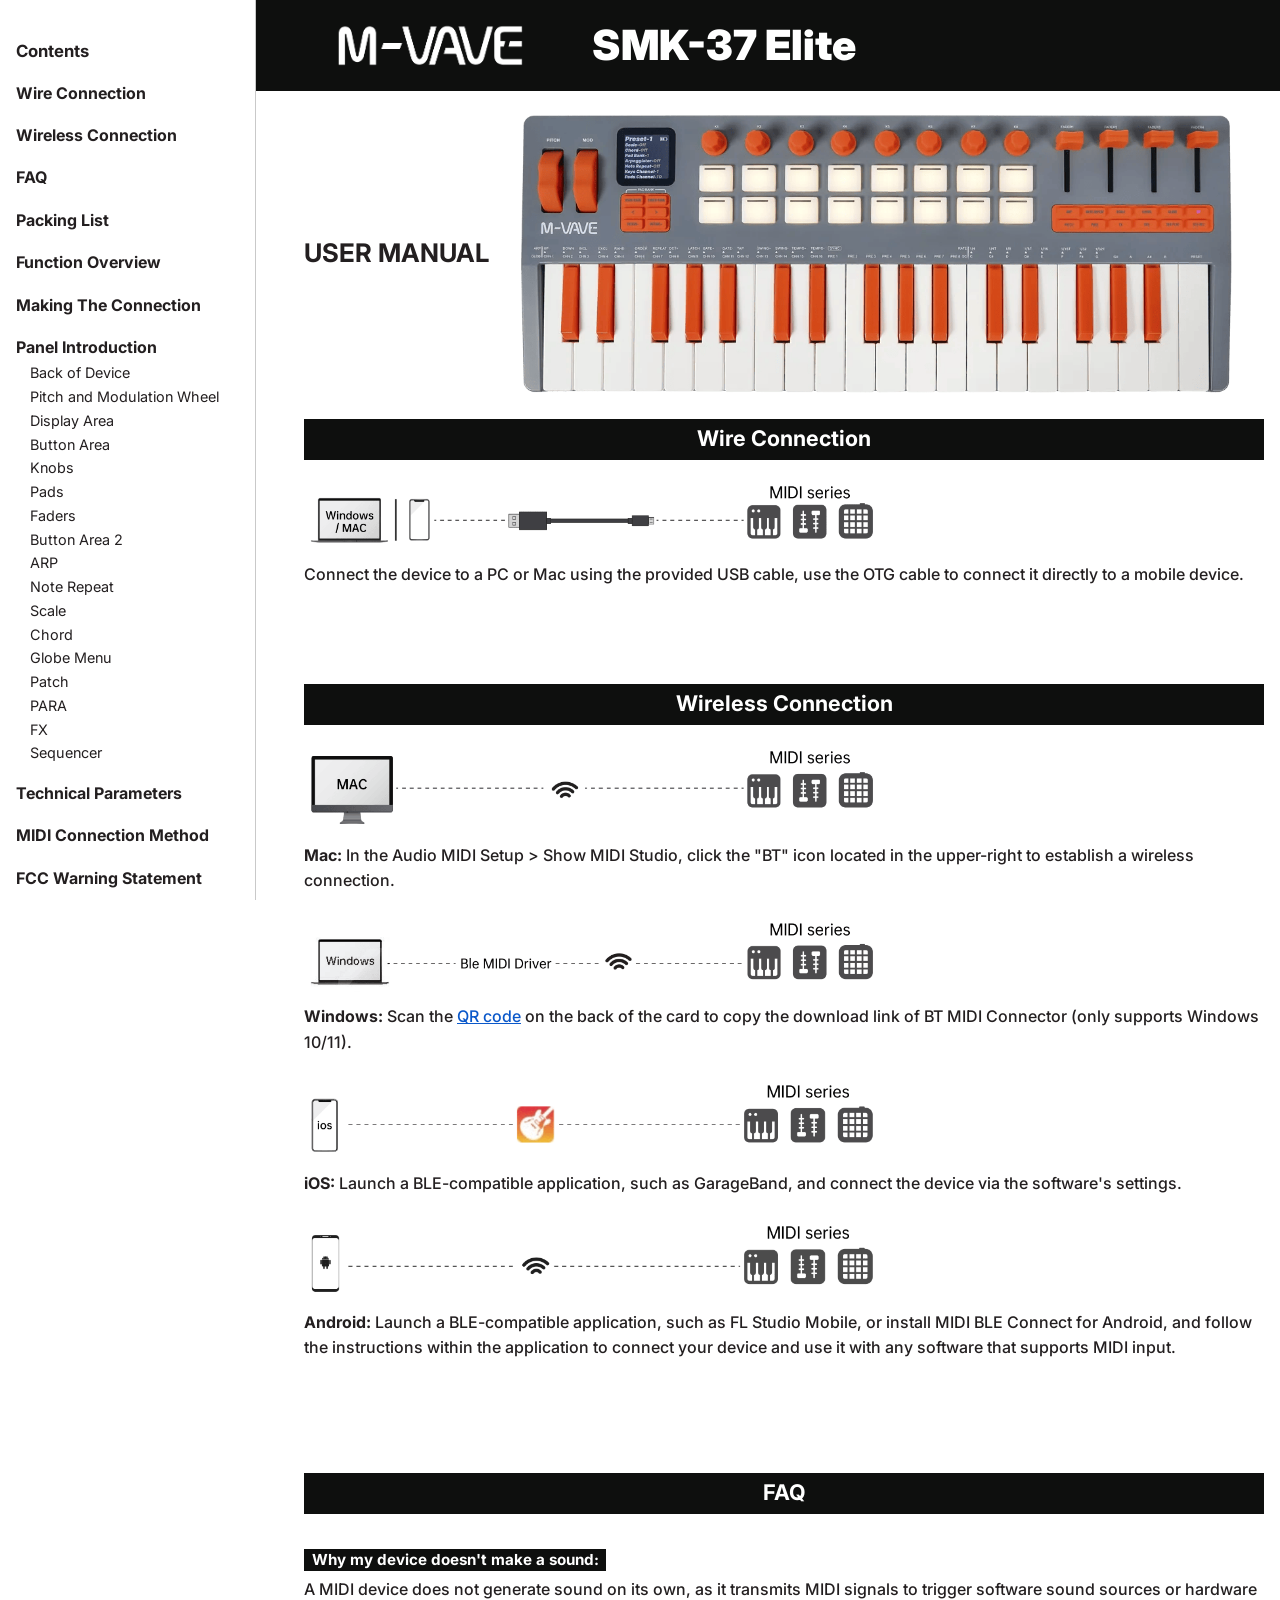
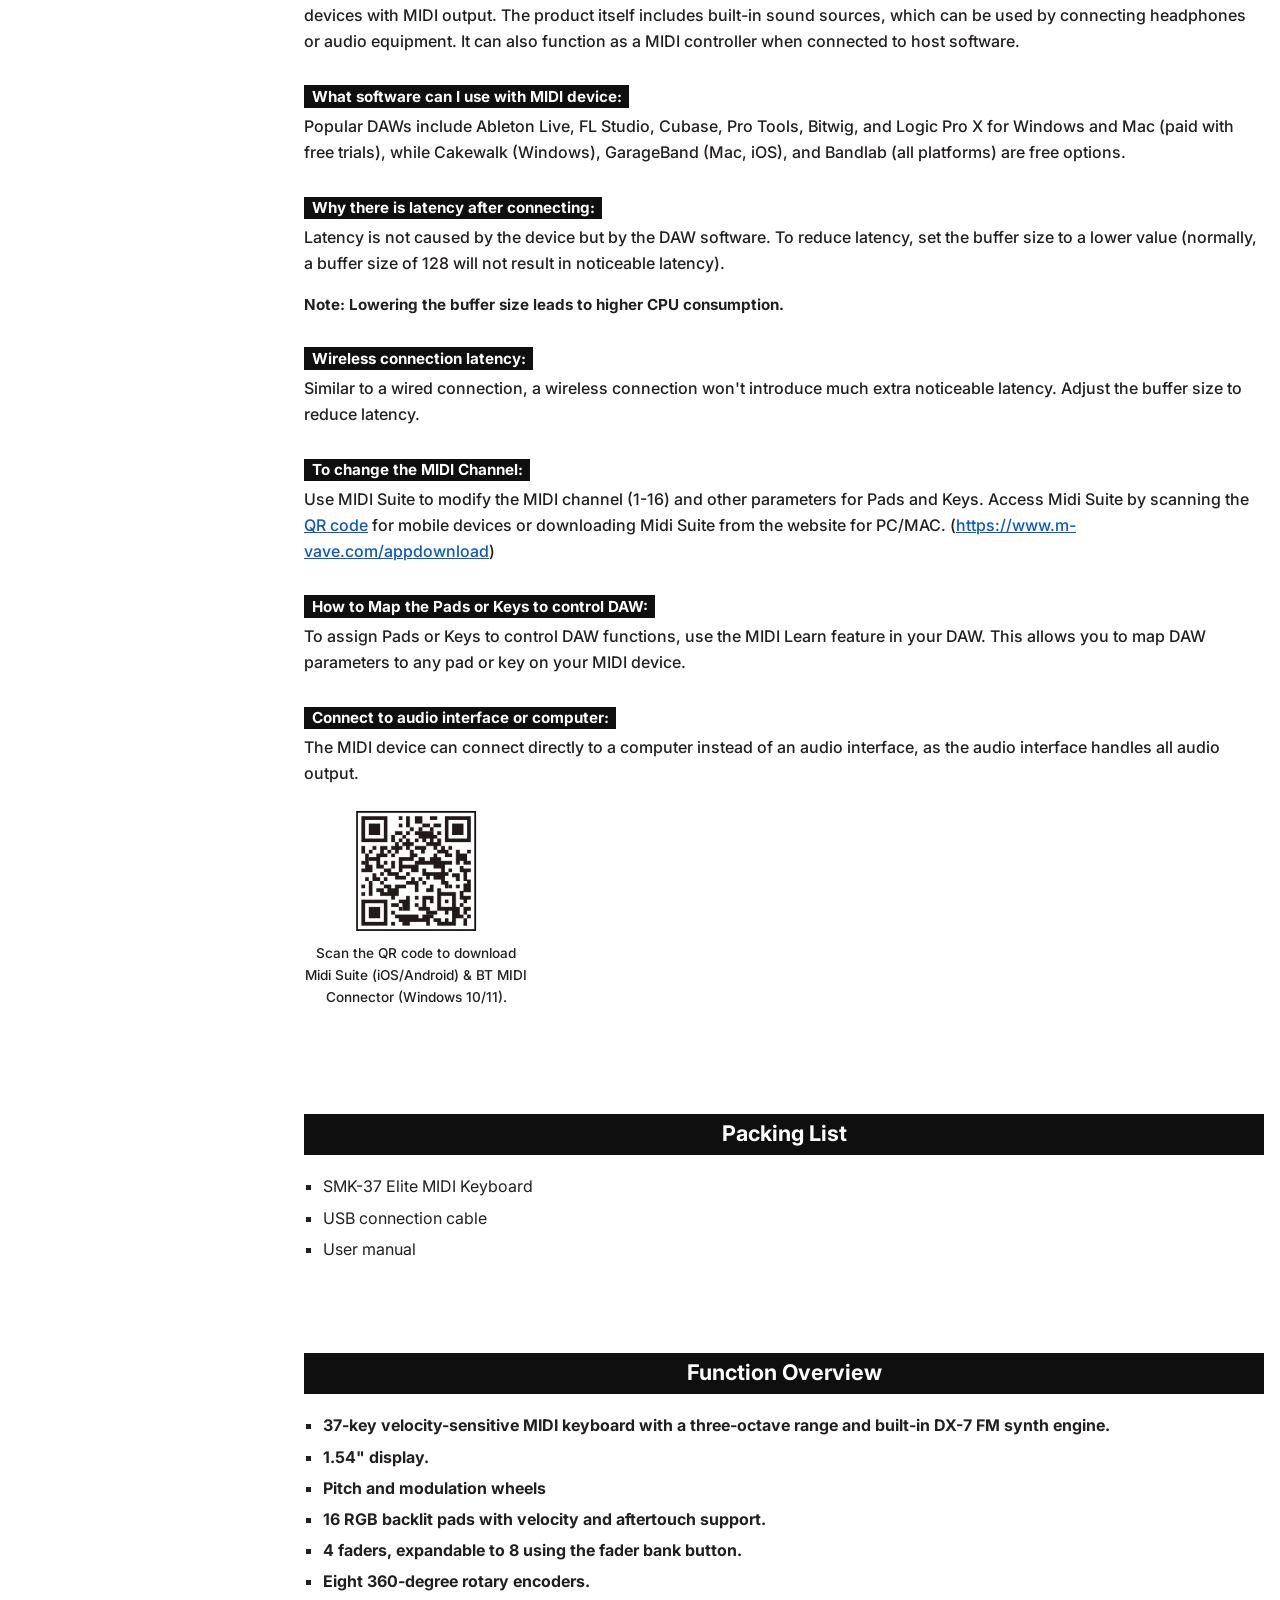
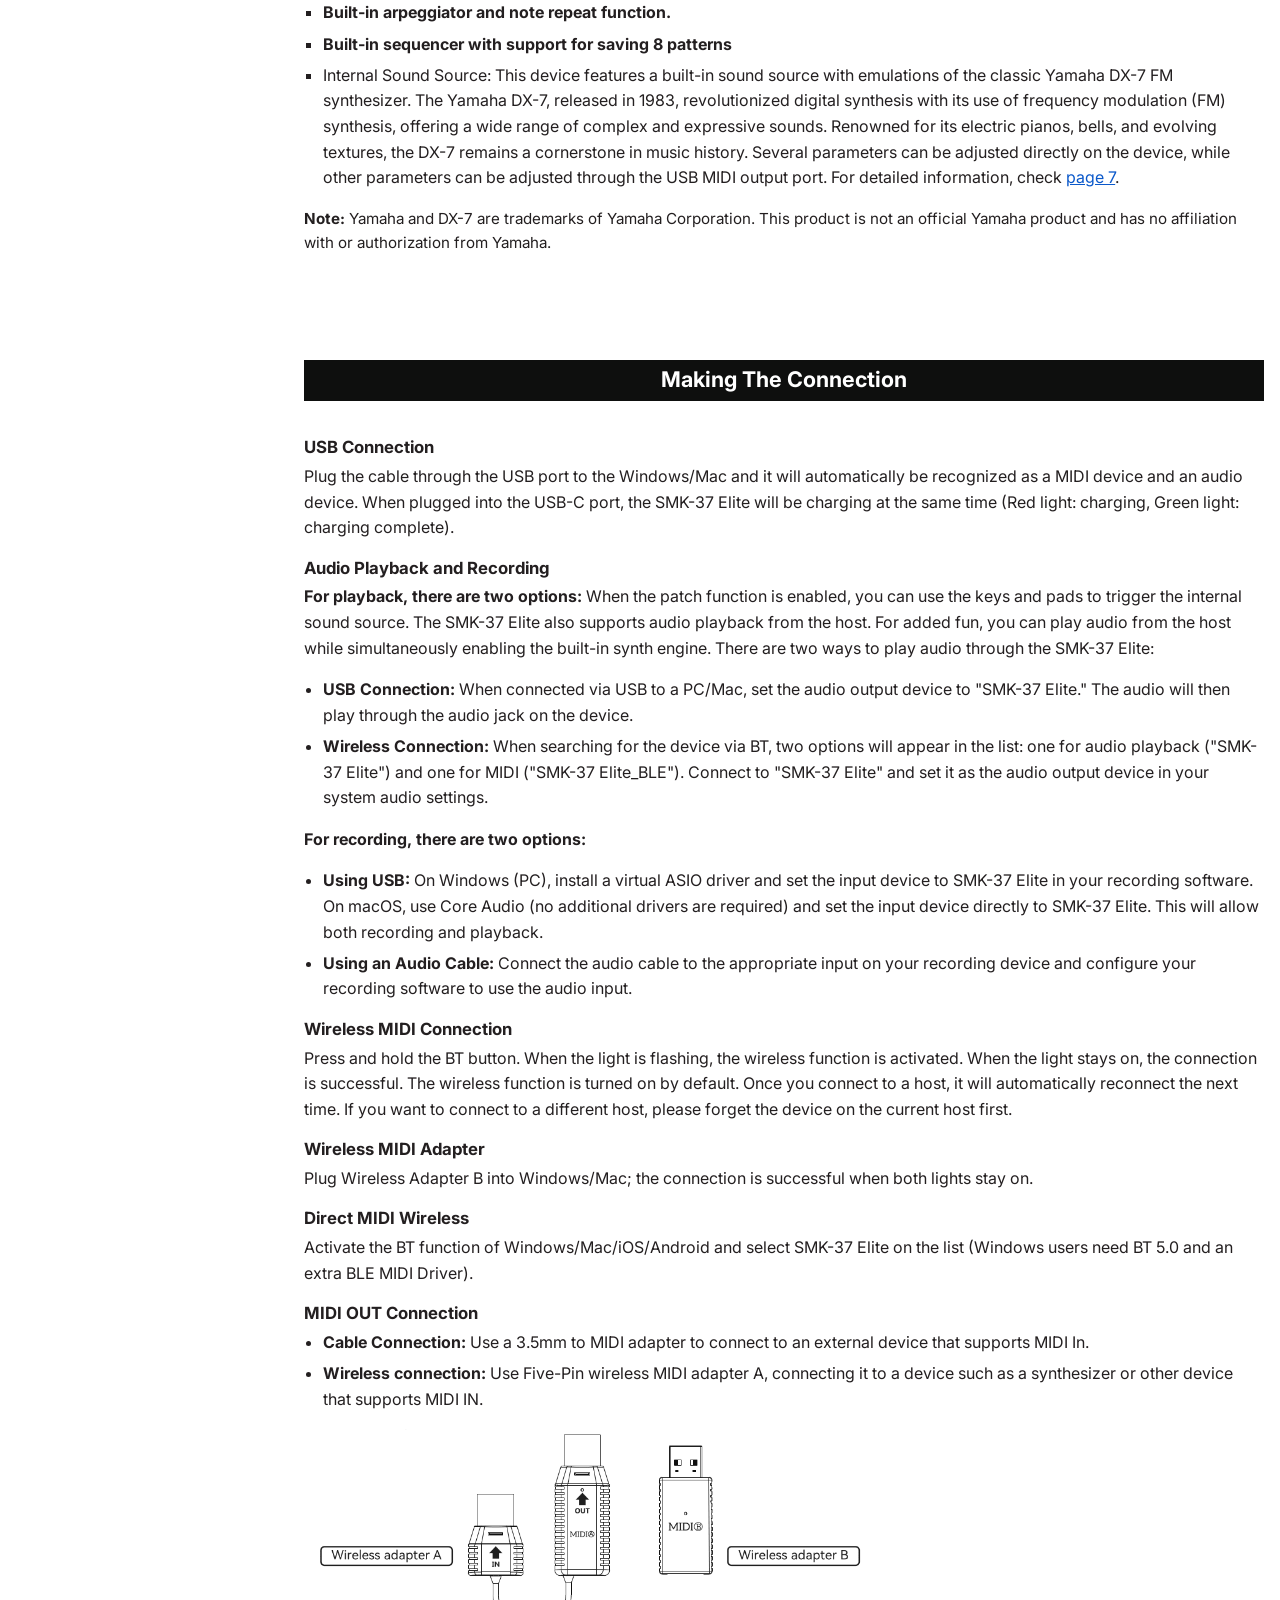
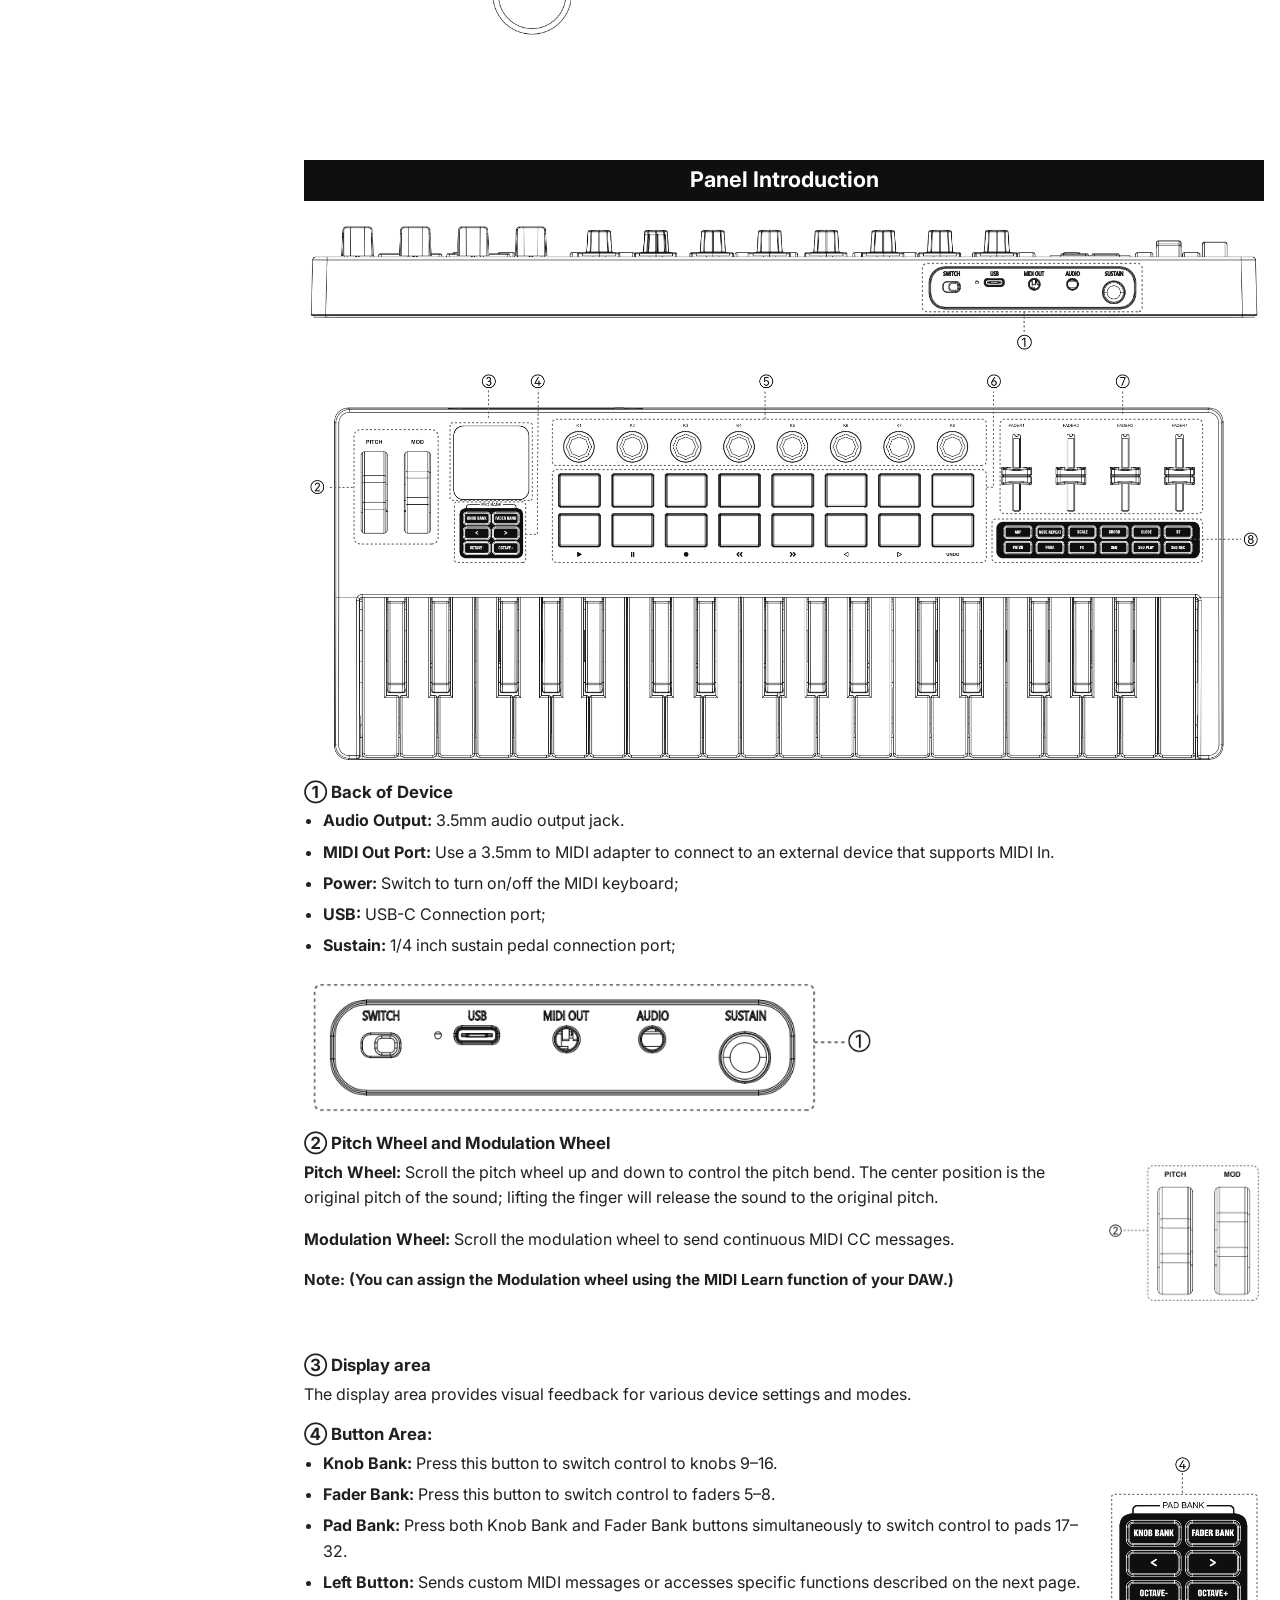
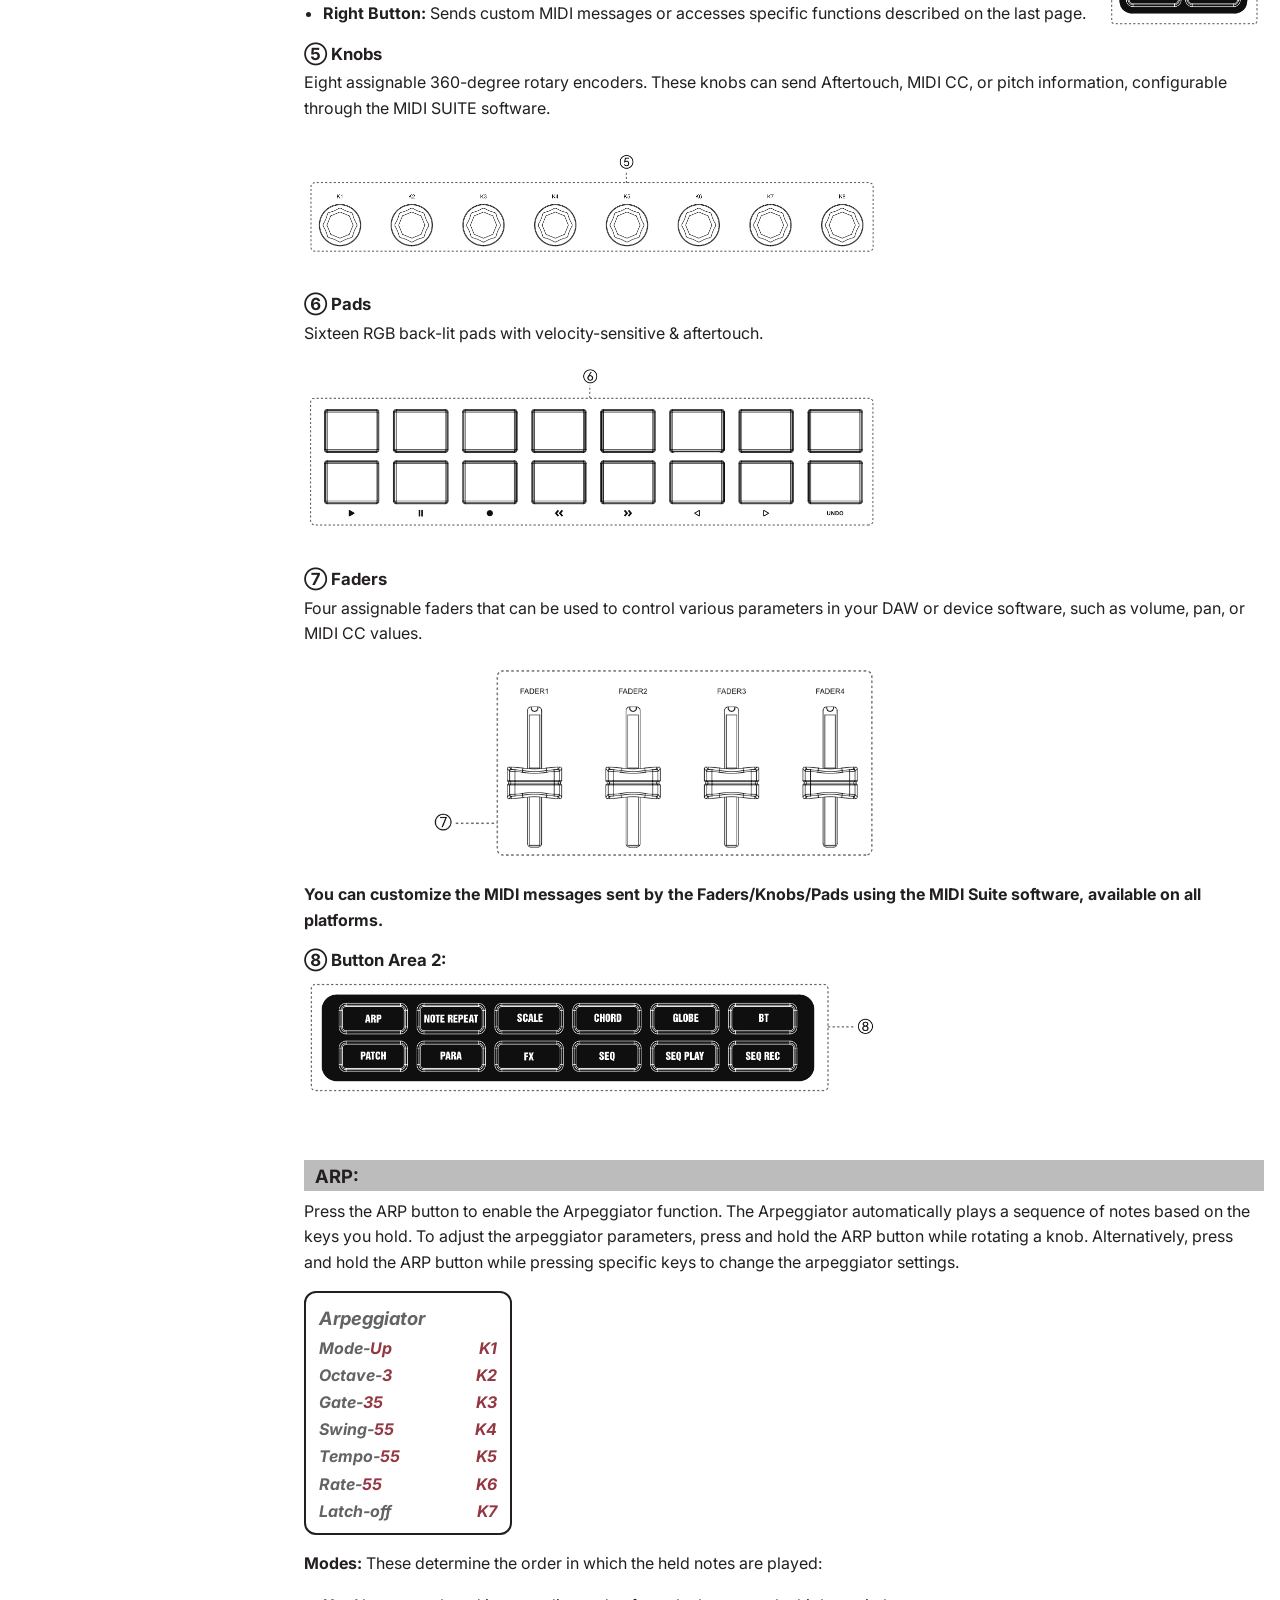
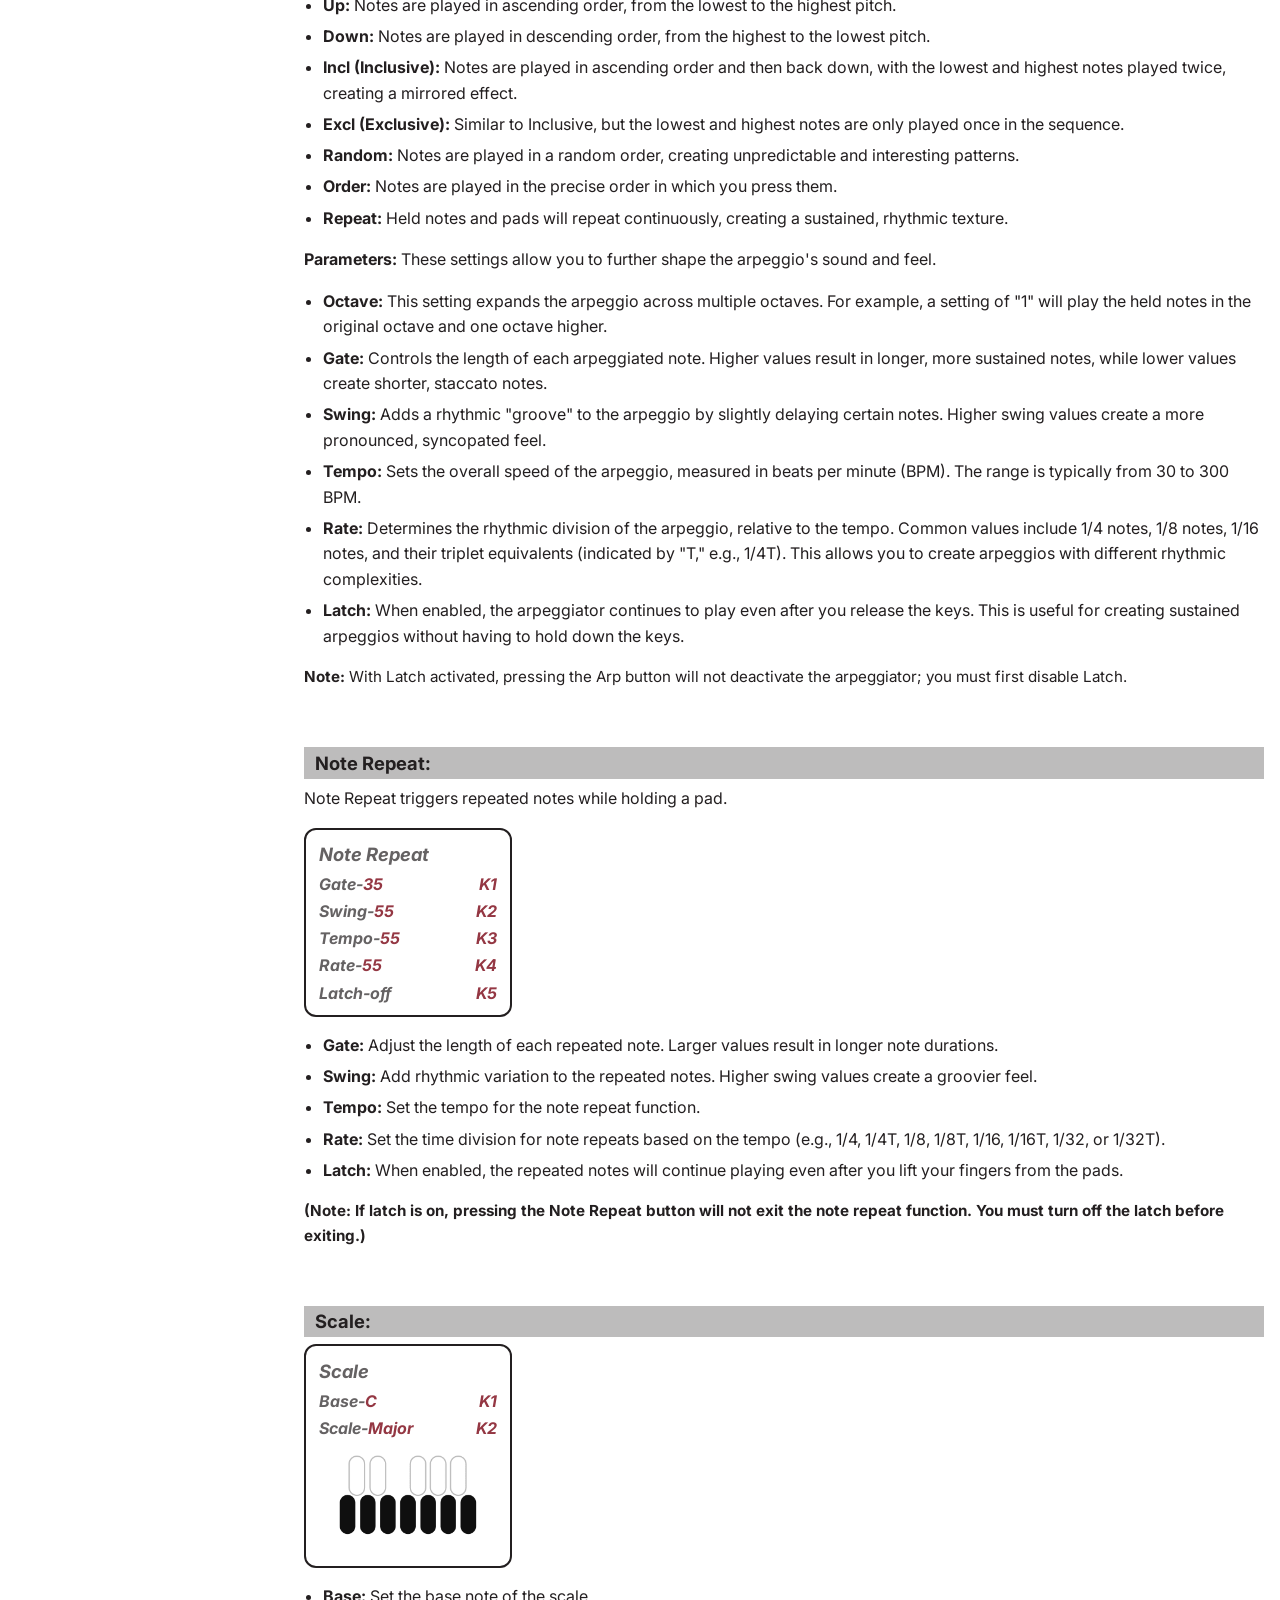
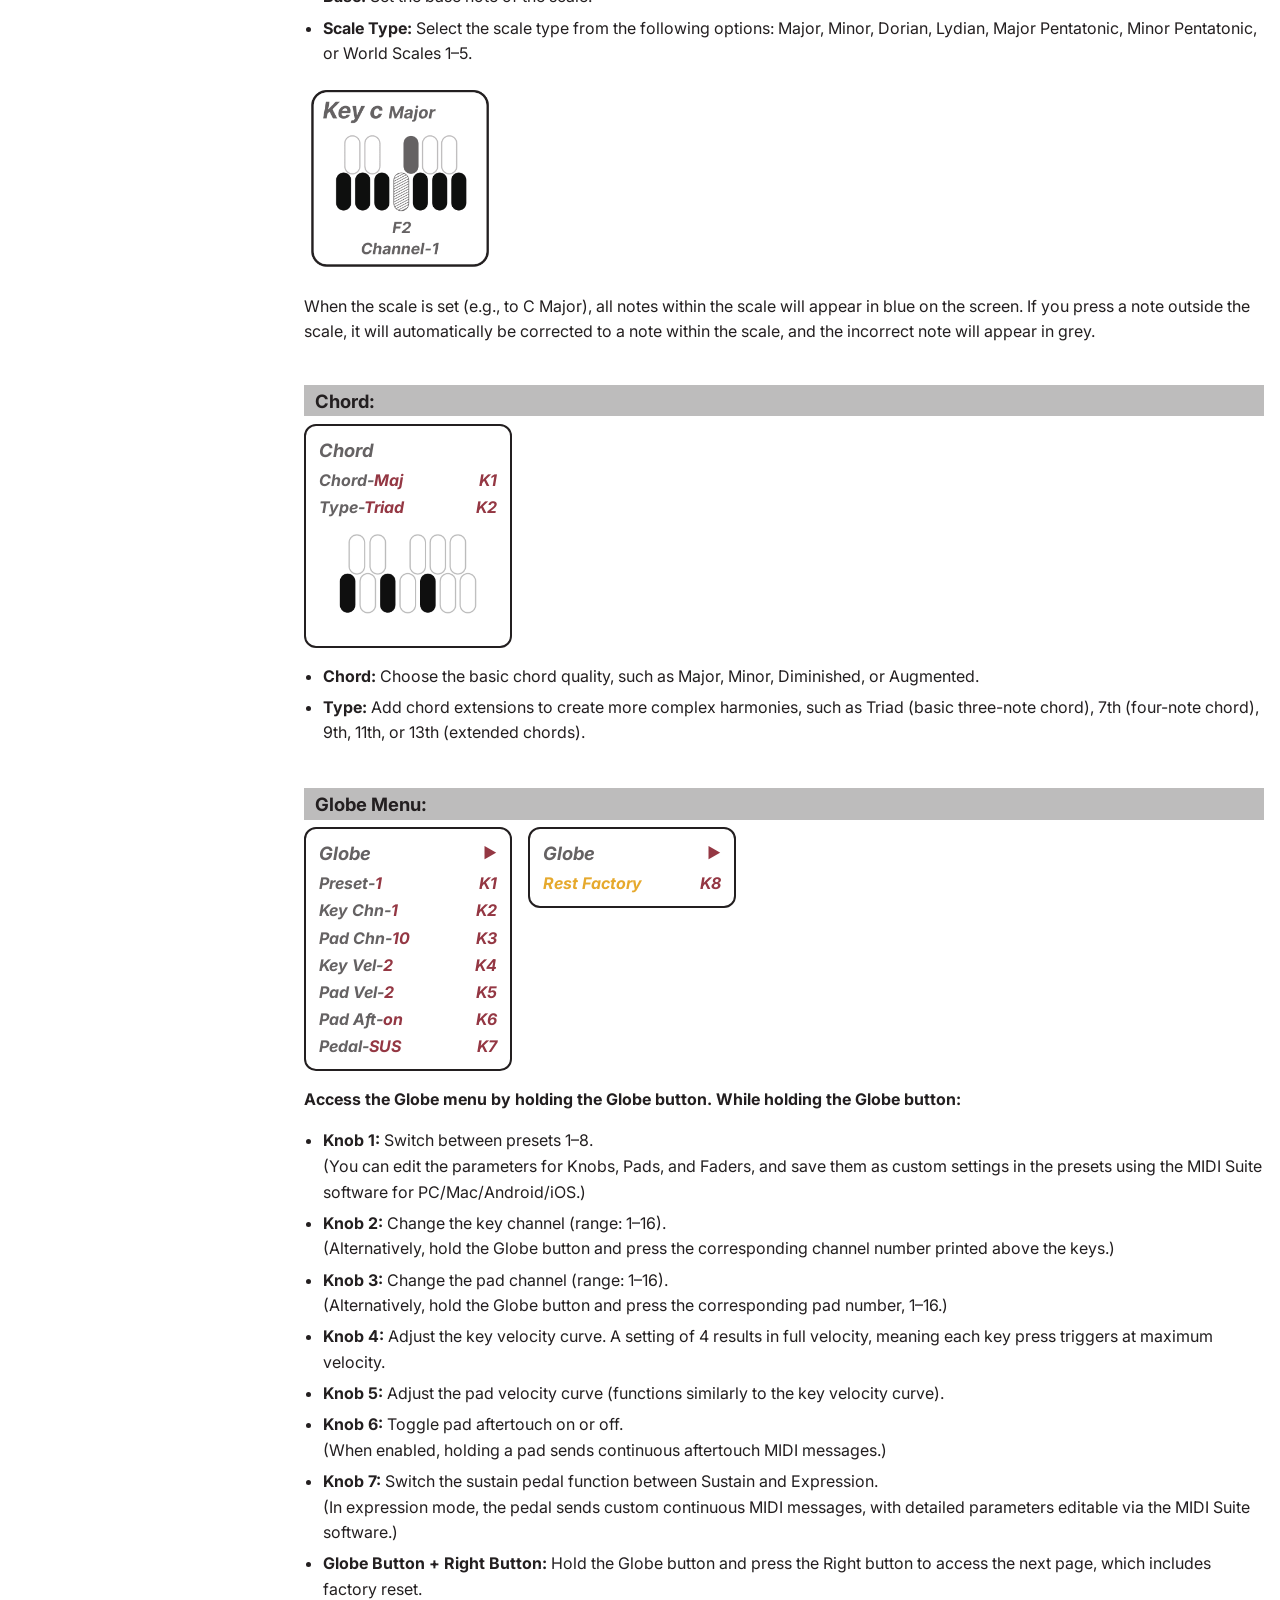
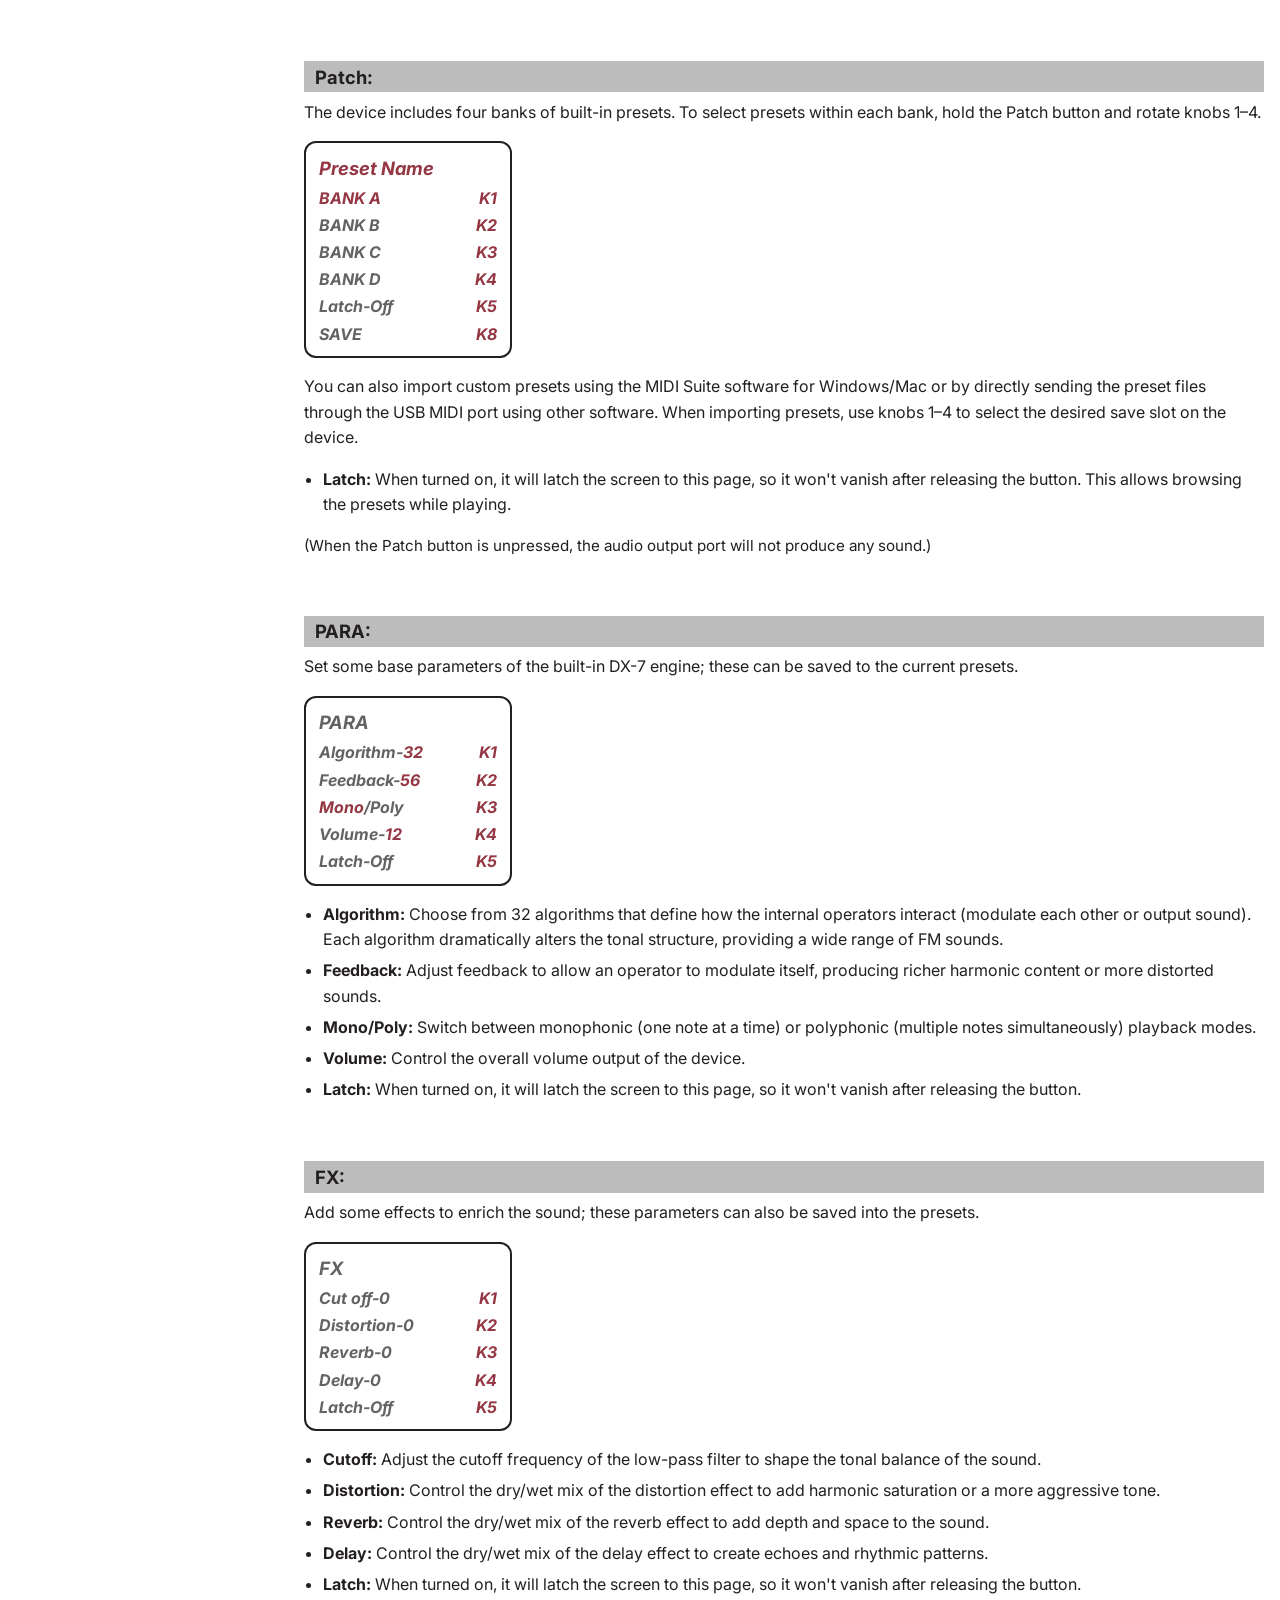
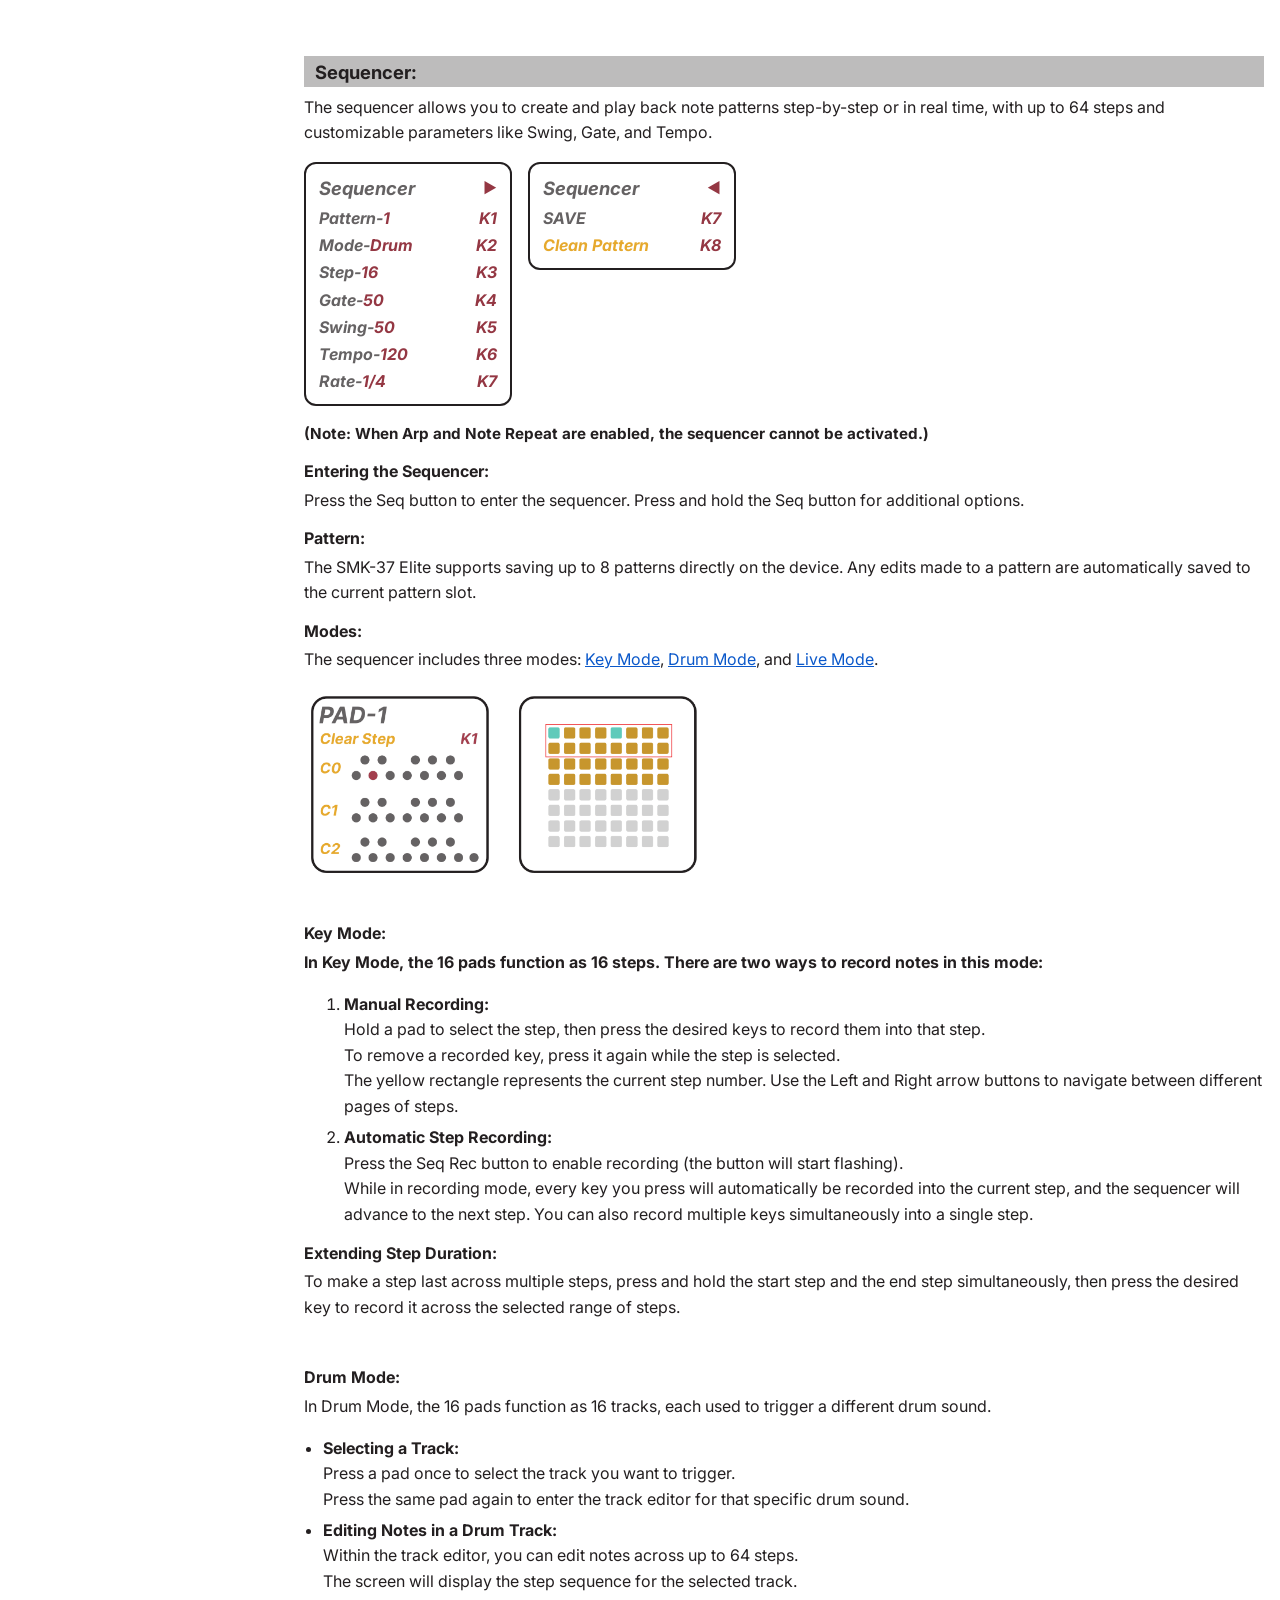
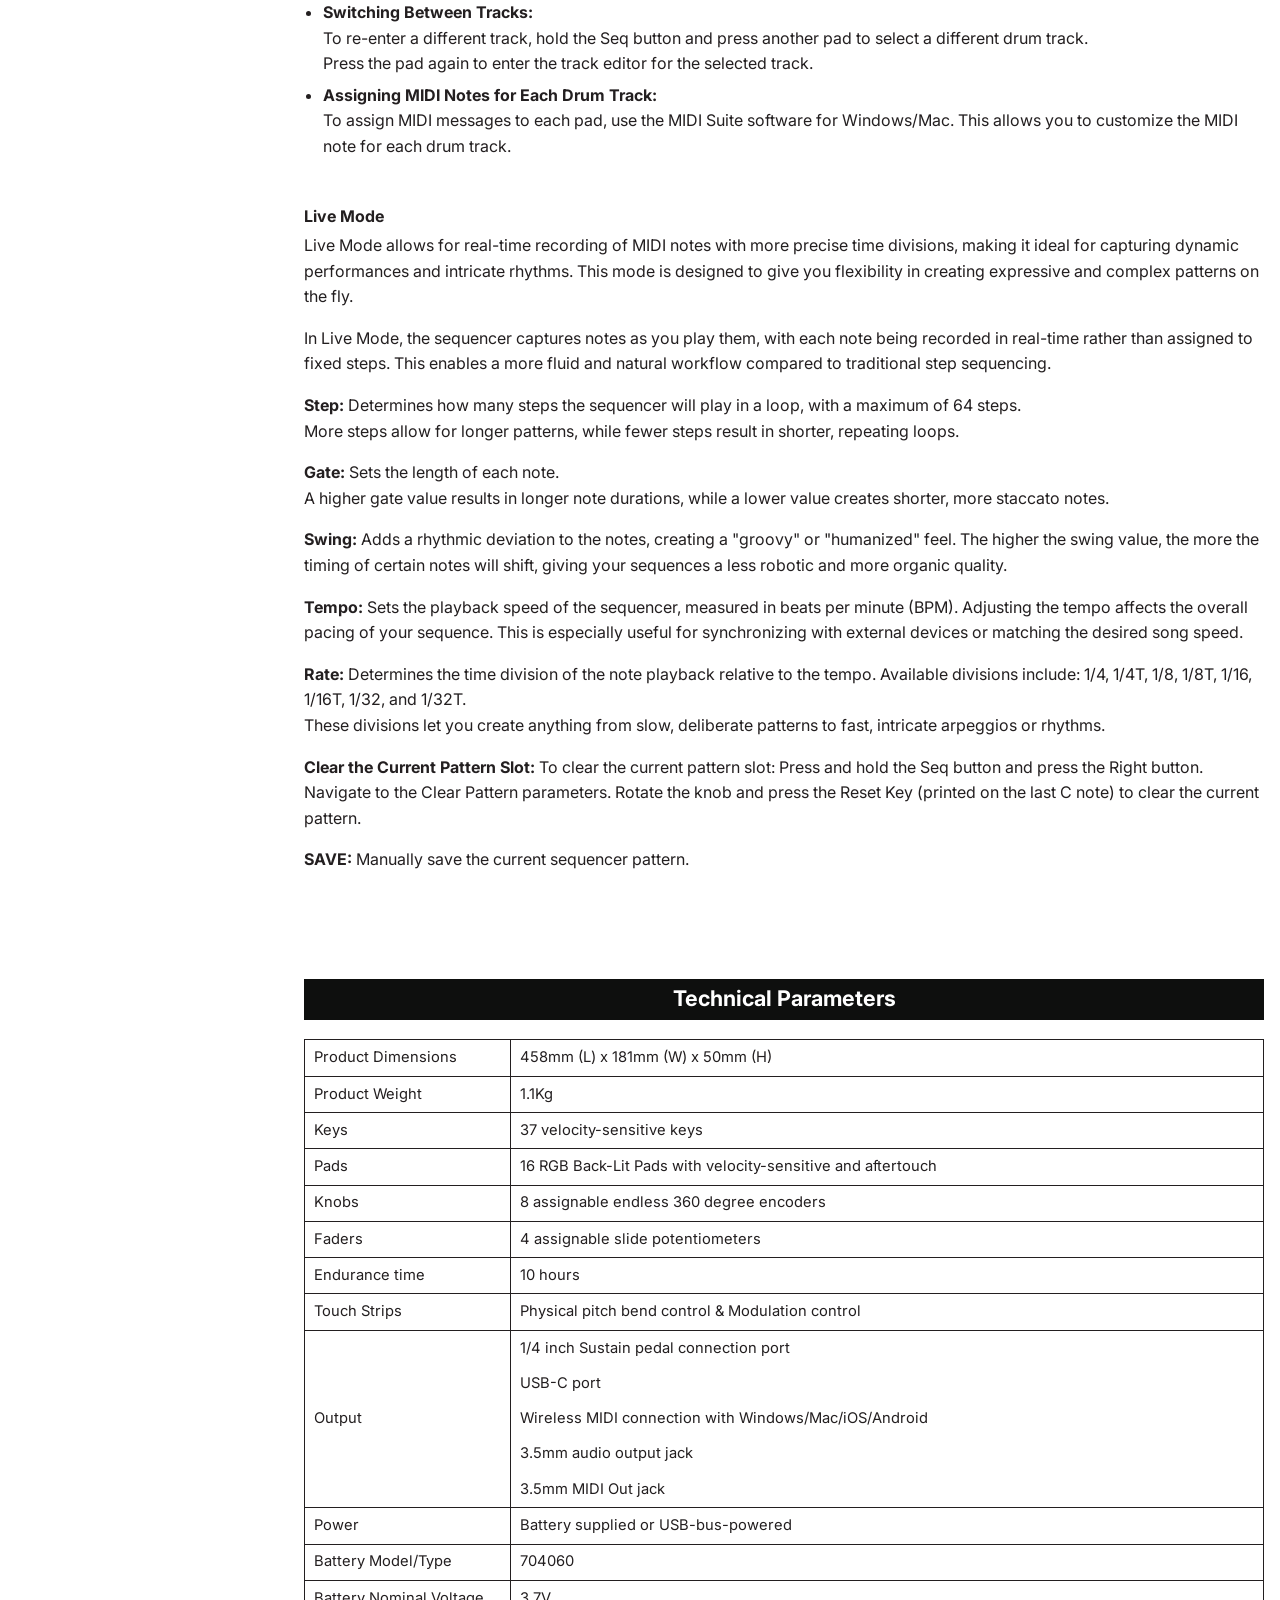
==== m-vave-smk-37-elite/index.html @ 478c8205 "add M-VAVE SMK-37 Elite; catalog.yaml; crop check catches edge rules and thin margins" ====
<!DOCTYPE html>
<html lang="en">
  <head>
    <meta charset="UTF-8" />
    <meta name="viewport" content="width=device-width, initial-scale=1.0" />
    <link rel="stylesheet" href="style.css" />
    <title>M-VAVE SMK-37 Elite User Manual</title>
  </head>
  <body>
    <nav id="side-nav">
      <header>
        <div class="nav-container">
          <h3>Contents</h3>
          <h4><a href="#wire-connection">Wire Connection</a></h4>
          <h4><a href="#wireless-connection">Wireless Connection</a></h4>
          <h4><a href="#faq">FAQ</a></h4>
          <h4><a href="#packing-list">Packing List</a></h4>
          <h4><a href="#function-overview">Function Overview</a></h4>
          <h4><a href="#making-the-connection">Making The Connection</a></h4>
          <h4><a href="#panel-introduction">Panel Introduction</a></h4>
          <h5><a href="#back-of-device">Back of Device</a></h5>
          <h5><a href="#pitch-and-modulation-wheel">Pitch and Modulation Wheel</a></h5>
          <h5><a href="#display-area">Display Area</a></h5>
          <h5><a href="#button-area">Button Area</a></h5>
          <h5><a href="#knobs">Knobs</a></h5>
          <h5><a href="#pads">Pads</a></h5>
          <h5><a href="#faders">Faders</a></h5>
          <h5><a href="#button-area-2">Button Area 2</a></h5>
          <h5><a href="#arp">ARP</a></h5>
          <h5><a href="#note-repeat">Note Repeat</a></h5>
          <h5><a href="#scale">Scale</a></h5>
          <h5><a href="#chord">Chord</a></h5>
          <h5><a href="#globe-menu">Globe Menu</a></h5>
          <h5><a href="#patch">Patch</a></h5>
          <h5><a href="#para">PARA</a></h5>
          <h5><a href="#fx">FX</a></h5>
          <h5><a href="#sequencer">Sequencer</a></h5>
          <h4><a href="#technical-parameters">Technical Parameters</a></h4>
          <h4><a href="#midi-connection-method">MIDI Connection Method</a></h4>
          <h4><a href="#fcc-warning-statement">FCC Warning Statement</a></h4>
        </div>
      </header>
    </nav>
    <main id="main-doc">
      <div id="masthead">
        <div class="band">
          <h1><img src="Images/wordmark.png" alt="M-VAVE" width="585" height="135" /> <span>SMK-37 Elite</span></h1>
        </div>
        <div class="cover">
          <p class="doc-title">User Manual</p>
          <img class="cover-photo" src="Images/smk-37-elite.png" alt="M-VAVE SMK-37 Elite: a grey 37-key MIDI keyboard with orange keys accents, pitch and mod wheels, a small display, eight knobs, sixteen pads, four faders and twelve function buttons" width="1083" height="423" />
        </div>
      </div>

      <section>
        <div class="flex-container">
          <div class="half-container flow card">
            <header><h2 id="wire-connection">Wire Connection</h2></header>
            <div class="topic no-columns">
              <figure class="conn-row">
                <img src="Images/wired.png" alt="Windows or Mac computer, or a phone, connected to the MIDI keyboard with a USB cable" width="972" height="119" loading="lazy" />
                <figcaption>Connect the device to a PC or Mac using the provided USB cable, use the OTG cable to connect it directly to a mobile device.</figcaption>
              </figure>
            </div>
          </div>
          <div id="toc-mobile" class="half-container">
            <h2>Contents</h2>
            <ul>
              <li><a href="#wire-connection">Wire Connection</a></li>
              <li><a href="#wireless-connection">Wireless Connection</a></li>
              <li><a href="#faq">FAQ</a></li>
              <li><a href="#packing-list">Packing List</a></li>
              <li><a href="#function-overview">Function Overview</a></li>
              <li><a href="#making-the-connection">Making The Connection</a></li>
              <li><a href="#panel-introduction">Panel Introduction</a></li>
              <li><a href="#technical-parameters">Technical Parameters</a></li>
              <li><a href="#midi-connection-method">MIDI Connection Method</a></li>
              <li><a href="#fcc-warning-statement">FCC Warning Statement</a></li>
            </ul>
          </div>
        </div>
      </section>

      <section>
        <div class="flex-container">
          <div class="half-container flow card">
            <header><h2 id="wireless-connection">Wireless Connection</h2></header>
            <div class="topic">
              <figure class="conn-row">
                <img src="Images/wireless-mac.png" alt="Mac computer connected wirelessly to the MIDI keyboard" width="972" height="146" loading="lazy" />
                <figcaption><strong>Mac:</strong> In the Audio MIDI Setup &gt; Show MIDI Studio, click the "BT" icon located in the upper-right to establish a wireless connection.</figcaption>
              </figure>
              <figure class="conn-row">
                <img src="Images/wireless-windows.png" alt="Windows computer connected wirelessly to the MIDI keyboard through the BLE MIDI driver" width="973" height="128" loading="lazy" />
                <figcaption><strong>Windows:</strong> Scan the <a href="#app-qr">QR code</a> on the back of the card to copy the download link of BT MIDI Connector (only supports Windows 10/11).</figcaption>
              </figure>
              <figure class="conn-row">
                <img src="Images/wireless-ios.png" alt="iPhone running GarageBand connected wirelessly to the MIDI keyboard" width="948" height="134" loading="lazy" />
                <figcaption><strong>iOS:</strong> Launch a BLE-compatible application, such as GarageBand, and connect the device via the software's settings.</figcaption>
              </figure>
              <figure class="conn-row">
                <img src="Images/wireless-android.png" alt="Android phone connected wirelessly to the MIDI keyboard" width="948" height="129" loading="lazy" />
                <figcaption><strong>Android:</strong> Launch a BLE-compatible application, such as FL Studio Mobile, or install MIDI BLE Connect for Android, and follow the instructions within the application to connect your device and use it with any software that supports MIDI input.</figcaption>
              </figure>
            </div>
          </div>
        </div>
      </section>

      <section>
        <div class="flex-container">
          <div class="half-container flow card">
            <header><h2 id="faq">FAQ</h2></header>
            <div class="topic faq">
              <div class="keep-together">
                <h3>Why my device doesn't make a sound:</h3>
                <p>A MIDI device does not generate sound on its own, as it transmits MIDI signals to trigger software sound sources or hardware devices with MIDI output. The product itself includes built-in sound sources, which can be used by connecting headphones or audio equipment. It can also function as a MIDI controller when connected to host software.</p>
              </div>
              <div class="keep-together">
                <h3>What software can I use with MIDI device:</h3>
                <p>Popular DAWs include Ableton Live, FL Studio, Cubase, Pro Tools, Bitwig, and Logic Pro X for Windows and Mac (paid with free trials), while Cakewalk (Windows), GarageBand (Mac, iOS), and Bandlab (all platforms) are free options.</p>
              </div>
              <div class="keep-together">
                <h3>Why there is latency after connecting:</h3>
                <p>Latency is not caused by the device but by the DAW software. To reduce latency, set the buffer size to a lower value (normally, a buffer size of 128 will not result in noticeable latency).</p>
                <p class="note bold"><strong>Note:</strong> Lowering the buffer size leads to higher CPU consumption.</p>
              </div>
              <div class="keep-together">
                <h3>Wireless connection latency:</h3>
                <p>Similar to a wired connection, a wireless connection won't introduce much extra noticeable latency. Adjust the buffer size to reduce latency.</p>
              </div>
              <div class="keep-together">
                <h3 id="change-midi-channel">To change the MIDI Channel:</h3>
                <p>Use MIDI Suite to modify the MIDI channel (1-16) and other parameters for Pads and Keys. Access Midi Suite by scanning the <a href="#app-qr">QR code</a> for mobile devices or downloading Midi Suite from the website for PC/MAC. (<a href="https://www.m-vave.com/appdownload">https://www.m-vave.com/appdownload</a>)</p>
              </div>
              <div class="keep-together">
                <h3>How to Map the Pads or Keys to control DAW:</h3>
                <p>To assign Pads or Keys to control DAW functions, use the MIDI Learn feature in your DAW. This allows you to map DAW parameters to any pad or key on your MIDI device.</p>
              </div>
              <div class="keep-together">
                <h3>Connect to audio interface or computer:</h3>
                <p>The MIDI device can connect directly to a computer instead of an audio interface, as the audio interface handles all audio output.</p>
              </div>
              <figure class="qr" id="app-qr">
                <img src="Images/qr-card.png" alt="QR code: download Midi Suite for iOS and Android, and BT MIDI Connector for Windows 10/11" width="201" height="201" loading="lazy" />
                <figcaption>Scan the QR code to download Midi Suite (iOS/Android) &amp; BT MIDI Connector (Windows 10/11).</figcaption>
              </figure>
            </div>
          </div>
        </div>
      </section>

      <section>
        <div class="flex-container">
          <div class="half-container flow no-columns">
            <header><h2 id="packing-list">Packing List</h2></header>
            <ul class="squares">
              <li>SMK-37 Elite MIDI Keyboard</li>
              <li>USB connection cable</li>
              <li>User manual</li>
            </ul>
          </div>
        </div>
      </section>

      <section>
        <div class="flex-container">
          <div class="half-container flow">
            <header><h2 id="function-overview">Function Overview</h2></header>
            <div class="topic">
              <ul class="squares features">
                <li>37-key velocity-sensitive MIDI keyboard with a three-octave range and built-in DX-7 FM synth engine.</li>
                <li>1.54" display.</li>
                <li>Pitch and modulation wheels</li>
                <li>16 RGB backlit pads with velocity and aftertouch support.</li>
                <li>4 faders, expandable to 8 using the fader bank button.</li>
                <li>Eight 360-degree rotary encoders.</li>
                <li>Built-in arpeggiator and note repeat function.</li>
                <li>Built-in sequencer with support for saving 8 patterns</li>
                <li><strong>Internal Sound Source:</strong> This device features a built-in sound source with emulations of the classic Yamaha DX-7 FM synthesizer. The Yamaha DX-7, released in 1983, revolutionized digital synthesis with its use of frequency modulation (FM) synthesis, offering a wide range of complex and expressive sounds. Renowned for its electric pianos, bells, and evolving textures, the DX-7 remains a cornerstone in music history. Several parameters can be adjusted directly on the device, while other parameters can be adjusted through the USB MIDI output port. For detailed information, check <a href="#para">page 7</a>.</li>
              </ul>
              <p class="note"><strong>Note:</strong> Yamaha and DX-7 are trademarks of Yamaha Corporation. This product is not an official Yamaha product and has no affiliation with or authorization from Yamaha.</p>
            </div>
          </div>
        </div>
      </section>

      <section>
        <div class="flex-container">
          <div class="half-container flow">
            <header><h2 id="making-the-connection">Making The Connection</h2></header>
            <div class="topic">
              <div class="keep-together">
                <h3 id="usb-connection">USB Connection</h3>
                <p>Plug the cable through the USB port to the Windows/Mac and it will automatically be recognized as a MIDI device and an audio device. When plugged into the USB-C port, the SMK-37 Elite will be charging at the same time (Red light: charging, Green light: charging complete).</p>
              </div>
              <div class="keep-together">
                <h3 id="audio-playback-and-recording">Audio Playback and Recording</h3>
                <p><strong>For playback, there are two options:</strong> When the patch function is enabled, you can use the keys and pads to trigger the internal sound source. The SMK-37 Elite also supports audio playback from the host. For added fun, you can play audio from the host while simultaneously enabling the built-in synth engine. There are two ways to play audio through the SMK-37 Elite:</p>
              </div>
              <ul class="dots">
                <li><strong>USB Connection:</strong> When connected via USB to a PC/Mac, set the audio output device to "SMK-37 Elite." The audio will then play through the audio jack on the device.</li>
                <li><strong>Wireless Connection:</strong> When searching for the device via BT, two options will appear in the list: one for audio playback ("SMK-37 Elite") and one for MIDI ("SMK-37 Elite_BLE"). Connect to "SMK-37 Elite" and set it as the audio output device in your system audio settings.</li>
              </ul>
              <p><strong>For recording, there are two options:</strong></p>
              <ul class="dots">
                <li><strong>Using USB:</strong> On Windows (PC), install a virtual ASIO driver and set the input device to SMK-37 Elite in your recording software.<br />On macOS, use Core Audio (no additional drivers are required) and set the input device directly to SMK-37 Elite. This will allow both recording and playback.</li>
                <li><strong>Using an Audio Cable:</strong> Connect the audio cable to the appropriate input on your recording device and configure your recording software to use the audio input.</li>
              </ul>
              <div class="keep-together">
                <h3 id="wireless-midi-connection">Wireless MIDI Connection</h3>
                <p>Press and hold the BT button. When the light is flashing, the wireless function is activated. When the light stays on, the connection is successful. The wireless function is turned on by default. Once you connect to a host, it will automatically reconnect the next time. If you want to connect to a different host, please forget the device on the current host first.</p>
              </div>
              <div class="keep-together">
                <h3 id="wireless-midi-adapter">Wireless MIDI Adapter</h3>
                <p>Plug Wireless Adapter B into Windows/Mac; the connection is successful when both lights stay on.</p>
              </div>
              <div class="keep-together">
                <h3 id="direct-midi-wireless">Direct MIDI Wireless</h3>
                <p>Activate the BT function of Windows/Mac/iOS/Android and select SMK-37 Elite on the list (Windows users need BT 5.0 and an extra BLE MIDI Driver).</p>
              </div>
              <div class="keep-together">
                <h3 id="midi-out-connection">MIDI OUT Connection</h3>
                <ul class="dots">
                  <li><strong>Cable Connection:</strong> Use a 3.5mm to MIDI adapter to connect to an external device that supports MIDI In.</li>
                  <li><strong>Wireless connection:</strong> Use Five-Pin wireless MIDI adapter A, connecting it to a device such as a synthesizer or other device that supports MIDI IN.</li>
                </ul>
              </div>
              <figure>
                <img src="Images/wireless-adapters.png" alt="Wireless adapter A: a five-pin MIDI plug with IN and OUT connectors; Wireless adapter B: a USB dongle" width="940" height="368" loading="lazy" />
              </figure>
            </div>
          </div>
        </div>
      </section>

      <section>
        <div class="flex-container">
          <div class="half-container flow">
            <header><h2 id="panel-introduction">Panel Introduction</h2></header>
            <figure class="panel-figure">
              <img src="Images/panel-rear.png" alt="Rear edge of the keyboard; callout 1 marks the jack panel" width="1783" height="252" loading="lazy" />
              <img src="Images/panel-top.png" alt="Top panel with callouts: 2 pitch and mod wheels, 3 display, 4 bank and octave buttons, 5 knobs K1 to K8, 6 sixteen pads, 7 faders 1 to 4, 8 the twelve function buttons" width="1898" height="786" loading="lazy" />
            </figure>
            <div class="topic-group level-3">
              <div class="topic">
              <div class="keep-together">
                <h3 id="back-of-device"><span class="num">①</span> Back of Device</h3>
              <ul class="dots">
                <li><strong>Audio Output:</strong> 3.5mm audio output jack.</li>
                <li><strong>MIDI Out Port:</strong> Use a 3.5mm to MIDI adapter to connect to an external device that supports MIDI In.</li>
                <li><strong>Power:</strong> Switch to turn on/off the MIDI keyboard;</li>
                <li><strong>USB:</strong> USB-C Connection port;</li>
                <li><strong>Sustain:</strong> 1/4 inch sustain pedal connection port;</li>
              </ul>
              </div>
              <img src="Images/rear-jacks.png" alt="Rear jacks, left to right: SWITCH, USB, MIDI OUT, AUDIO, SUSTAIN" width="714" height="181" loading="lazy" />
              </div>
              <div class="topic">
              <div class="keep-together">
                <h3 id="pitch-and-modulation-wheel"><span class="num">②</span> Pitch Wheel and Modulation Wheel</h3>
                <img class="side-fig" src="Images/wheels.png" alt="PITCH and MOD wheels, callout 2" width="359" height="328" loading="lazy" />
                <p><strong>Pitch Wheel:</strong> Scroll the pitch wheel up and down to control the pitch bend. The center position is the original pitch of the sound; lifting the finger will release the sound to the original pitch.</p>
                <p><strong>Modulation Wheel:</strong> Scroll the modulation wheel to send continuous MIDI CC messages.</p>
                <p class="note bold"><strong>Note:</strong> (You can assign the Modulation wheel using the MIDI Learn function of your DAW.)</p>
              </div>
              </div>
            </div>
            <div class="topic level-3">
              <div class="keep-together">
                <h3 id="display-area"><span class="num">③</span> Display area</h3>
                <p>The display area provides visual feedback for various device settings and modes.</p>
              </div>
              <div class="keep-together">
                <h3 id="button-area"><span class="num">④</span> Button Area:</h3>
                <img class="side-fig" src="Images/button-area.png" alt="Button area 4: KNOB BANK and FADER BANK (pressed together they act as PAD BANK), the left and right arrow buttons, OCTAVE- and OCTAVE+" width="303" height="341" loading="lazy" />
                <ul class="dots">
                  <li><strong>Knob Bank:</strong> Press this button to switch control to knobs 9–16.</li>
                  <li><strong>Fader Bank:</strong> Press this button to switch control to faders 5–8.</li>
                  <li><strong>Pad Bank:</strong> Press both Knob Bank and Fader Bank buttons simultaneously to switch control to pads 17–32.</li>
                  <li><strong>Left Button:</strong> Sends custom MIDI messages or accesses specific functions described on the next page.</li>
                  <li><strong>Right Button:</strong> Sends custom MIDI messages or accesses specific functions described on the last page.</li>
                </ul>
              </div>
              <div class="keep-together">
                <h3 id="knobs"><span class="num">⑤</span> Knobs</h3>
                <p>Eight assignable 360-degree rotary encoders. These knobs can send Aftertouch, MIDI CC, or pitch information, configurable through the MIDI SUITE software.</p>
                <img src="Images/knobs.png" alt="Knobs K1 to K8, callout 5" width="1144" height="239" loading="lazy" />
              </div>
              <div class="keep-together">
                <h3 id="pads"><span class="num">⑥</span> Pads</h3>
                <p>Sixteen RGB back-lit pads with velocity-sensitive &amp; aftertouch.</p>
                <img src="Images/pads.png" alt="Sixteen pads in two rows of eight, callout 6; under the bottom row are printed play, pause, record, rewind, fast-forward, back, forward and UNDO symbols" width="1124" height="331" loading="lazy" />
              </div>
              <div class="keep-together">
                <h3 id="faders"><span class="num">⑦</span> Faders</h3>
                <p>Four assignable faders that can be used to control various parameters in your DAW or device software, such as volume, pan, or MIDI CC values.</p>
                <img src="Images/faders.png" alt="FADER1 to FADER4, callout 7" width="940" height="326" loading="lazy" />
              </div>
              <p class="lead"><strong>You can customize the MIDI messages sent by the Faders/Knobs/Pads using the MIDI Suite software, available on all platforms.</strong></p>
              <div class="keep-together">
                <h3 id="button-area-2"><span class="num">⑧</span> Button Area 2:</h3>
                <img src="Images/button-area-2.png" alt="Button area 8, top row: ARP, NOTE REPEAT, SCALE, CHORD, GLOBE, BT; bottom row: PATCH, PARA, FX, SEQ, SEQ PLAY, SEQ REC" width="1043" height="219" loading="lazy" />
              </div>
            </div>

            <div class="topic level-3">
              <div class="keep-together">
                <h3 id="arp" class="band">ARP:</h3>
                <p>Press the ARP button to enable the Arpeggiator function. The Arpeggiator automatically plays a sequence of notes based on the keys you hold. To adjust the arpeggiator parameters, press and hold the ARP button while rotating a knob. Alternatively, press and hold the ARP button while pressing specific keys to change the arpeggiator settings.</p>
              </div>
              <table class="screen">
                <caption>Arpeggiator</caption>
                <tbody>
                  <tr><td>Mode-<b>Up</b></td><td>K1</td></tr>
                  <tr><td>Octave-<b>3</b></td><td>K2</td></tr>
                  <tr><td>Gate-<b>35</b></td><td>K3</td></tr>
                  <tr><td>Swing-<b>55</b></td><td>K4</td></tr>
                  <tr><td>Tempo-<b>55</b></td><td>K5</td></tr>
                  <tr><td>Rate-<b>55</b></td><td>K6</td></tr>
                  <tr><td>Latch-off</td><td>K7</td></tr>
                </tbody>
              </table>
              <p><strong>Modes:</strong> These determine the order in which the held notes are played:</p>
              <ul class="dots">
                <li><strong>Up:</strong> Notes are played in ascending order, from the lowest to the highest pitch.</li>
                <li><strong>Down:</strong> Notes are played in descending order, from the highest to the lowest pitch.</li>
                <li><strong>Incl (Inclusive):</strong> Notes are played in ascending order and then back down, with the lowest and highest notes played twice, creating a mirrored effect.</li>
                <li><strong>Excl (Exclusive):</strong> Similar to Inclusive, but the lowest and highest notes are only played once in the sequence.</li>
                <li><strong>Random:</strong> Notes are played in a random order, creating unpredictable and interesting patterns.</li>
                <li><strong>Order:</strong> Notes are played in the precise order in which you press them.</li>
                <li><strong>Repeat:</strong> Held notes and pads will repeat continuously, creating a sustained, rhythmic texture.</li>
              </ul>
              <p><strong>Parameters:</strong> These settings allow you to further shape the arpeggio's sound and feel.</p>
              <ul class="dots">
                <li><strong>Octave:</strong> This setting expands the arpeggio across multiple octaves. For example, a setting of "1" will play the held notes in the original octave and one octave higher.</li>
                <li><strong>Gate:</strong> Controls the length of each arpeggiated note. Higher values result in longer, more sustained notes, while lower values create shorter, staccato notes.</li>
                <li><strong>Swing:</strong> Adds a rhythmic "groove" to the arpeggio by slightly delaying certain notes. Higher swing values create a more pronounced, syncopated feel.</li>
                <li><strong>Tempo:</strong> Sets the overall speed of the arpeggio, measured in beats per minute (BPM). The range is typically from 30 to 300 BPM.</li>
                <li><strong>Rate:</strong> Determines the rhythmic division of the arpeggio, relative to the tempo. Common values include 1/4 notes, 1/8 notes, 1/16 notes, and their triplet equivalents (indicated by "T," e.g., 1/4T). This allows you to create arpeggios with different rhythmic complexities.</li>
                <li><strong>Latch:</strong> When enabled, the arpeggiator continues to play even after you release the keys. This is useful for creating sustained arpeggios without having to hold down the keys.</li>
              </ul>
              <p class="note"><strong>Note:</strong> With Latch activated, pressing the Arp button will not deactivate the arpeggiator; you must first disable Latch.</p>
            </div>

            <div class="topic level-3">
              <div class="keep-together">
                <h3 id="note-repeat" class="band">Note Repeat:</h3>
                <p>Note Repeat triggers repeated notes while holding a pad.</p>
              </div>
              <table class="screen">
                <caption>Note Repeat</caption>
                <tbody>
                  <tr><td>Gate-<b>35</b></td><td>K1</td></tr>
                  <tr><td>Swing-<b>55</b></td><td>K2</td></tr>
                  <tr><td>Tempo-<b>55</b></td><td>K3</td></tr>
                  <tr><td>Rate-<b>55</b></td><td>K4</td></tr>
                  <tr><td>Latch-off</td><td>K5</td></tr>
                </tbody>
              </table>
              <ul class="dots">
                <li><strong>Gate:</strong> Adjust the length of each repeated note. Larger values result in longer note durations.</li>
                <li><strong>Swing:</strong> Add rhythmic variation to the repeated notes. Higher swing values create a groovier feel.</li>
                <li><strong>Tempo:</strong> Set the tempo for the note repeat function.</li>
                <li><strong>Rate:</strong> Set the time division for note repeats based on the tempo (e.g., 1/4, 1/4T, 1/8, 1/8T, 1/16, 1/16T, 1/32, or 1/32T).</li>
                <li><strong>Latch:</strong> When enabled, the repeated notes will continue playing even after you lift your fingers from the pads.</li>
              </ul>
              <p class="note bold">(<strong>Note:</strong> If latch is on, pressing the Note Repeat button will not exit the note repeat function. You must turn off the latch before exiting.)</p>
            </div>

            <div class="topic level-3">
              <div class="keep-together">
                <h3 id="scale" class="band">Scale:</h3>
                <table class="screen">
                  <caption>Scale</caption>
                  <tbody>
                    <tr><td>Base-<b>C</b></td><td>K1</td></tr>
                    <tr><td>Scale-<b>Major</b></td><td>K2</td></tr>
                    <tr><td colspan="2" class="keys"><img src="Images/screen-scale-keys.png" alt="Keys lit on the display: all seven white keys, the C major scale" width="242" height="145" loading="lazy" /></td></tr>
                  </tbody>
                </table>
              </div>
              <ul class="dots">
                <li><strong>Base:</strong> Set the base note of the scale.</li>
                <li><strong>Scale Type:</strong> Select the scale type from the following options: Major, Minor, Dorian, Lydian, Major Pentatonic, Minor Pentatonic, or World Scales 1–5.</li>
              </ul>
              <div class="keep-together">
                <img class="screen-img" src="Images/screen-key-c-major.png" alt="Display reading Key c Major: a key pressed outside the scale shows in grey, corrected to F2, Channel-1" width="333" height="332" loading="lazy" />
                <p>When the scale is set (e.g., to C Major), all notes within the scale will appear in blue on the screen. If you press a note outside the scale, it will automatically be corrected to a note within the scale, and the incorrect note will appear in grey.</p>
              </div>
            </div>

            <div class="topic level-3 no-columns">
              <div class="keep-together">
                <h3 id="chord" class="band">Chord:</h3>
                <table class="screen">
                  <caption>Chord</caption>
                  <tbody>
                    <tr><td>Chord-<b>Maj</b></td><td>K1</td></tr>
                    <tr><td>Type-<b>Triad</b></td><td>K2</td></tr>
                    <tr><td colspan="2" class="keys"><img src="Images/screen-chord-keys.png" alt="Keys lit on the display: C, E and G, the C major triad" width="243" height="145" loading="lazy" /></td></tr>
                  </tbody>
                </table>
              </div>
              <ul class="dots">
                <li><strong>Chord:</strong> Choose the basic chord quality, such as Major, Minor, Diminished, or Augmented.</li>
                <li><strong>Type:</strong> Add chord extensions to create more complex harmonies, such as Triad (basic three-note chord), 7th (four-note chord), 9th, 11th, or 13th (extended chords).</li>
              </ul>
            </div>

            <div class="topic level-3">
              <h3 id="globe-menu" class="band">Globe Menu:</h3>
              <div class="screens">
                <table class="screen">
                  <caption>Globe <span class="pager" aria-hidden="true">▶</span></caption>
                  <tbody>
                    <tr><td>Preset-<b>1</b></td><td>K1</td></tr>
                    <tr><td>Key Chn-<b>1</b></td><td>K2</td></tr>
                    <tr><td>Pad Chn-<b>10</b></td><td>K3</td></tr>
                    <tr><td>Key Vel-<b>2</b></td><td>K4</td></tr>
                    <tr><td>Pad Vel-<b>2</b></td><td>K5</td></tr>
                    <tr><td>Pad Aft-<b>on</b></td><td>K6</td></tr>
                    <tr><td>Pedal-<b>SUS</b></td><td>K7</td></tr>
                  </tbody>
                </table>
                <table class="screen">
                  <caption>Globe <span class="pager" aria-hidden="true">▶</span></caption>
                  <tbody>
                    <tr><td class="hl">Rest Factory</td><td>K8</td></tr>
                  </tbody>
                </table>
              </div>
              <p><strong>Access the Globe menu by holding the Globe button. While holding the Globe button:</strong></p>
              <ul class="dots">
                <li><strong>Knob 1:</strong> Switch between presets 1–8.<br />(You can edit the parameters for Knobs, Pads, and Faders, and save them as custom settings in the presets using the MIDI Suite software for PC/Mac/Android/iOS.)</li>
                <li><strong>Knob 2:</strong> Change the key channel (range: 1–16).<br />(Alternatively, hold the Globe button and press the corresponding channel number printed above the keys.)</li>
                <li><strong>Knob 3:</strong> Change the pad channel (range: 1–16).<br />(Alternatively, hold the Globe button and press the corresponding pad number, 1–16.)</li>
                <li><strong>Knob 4:</strong> Adjust the key velocity curve. A setting of 4 results in full velocity, meaning each key press triggers at maximum velocity.</li>
                <li><strong>Knob 5:</strong> Adjust the pad velocity curve (functions similarly to the key velocity curve).</li>
                <li><strong>Knob 6:</strong> Toggle pad aftertouch on or off.<br />(When enabled, holding a pad sends continuous aftertouch MIDI messages.)</li>
                <li><strong>Knob 7:</strong> Switch the sustain pedal function between Sustain and Expression.<br />(In expression mode, the pedal sends custom continuous MIDI messages, with detailed parameters editable via the MIDI Suite software.)</li>
                <li><strong>Globe Button + Right Button:</strong> Hold the Globe button and press the Right button to access the next page, which includes factory reset.</li>
              </ul>
            </div>

            <div class="topic level-3">
              <div class="keep-together">
                <h3 id="patch" class="band">Patch:</h3>
                <p>The device includes four banks of built-in presets. To select presets within each bank, hold the Patch button and rotate knobs 1–4.</p>
              </div>
              <table class="screen">
                <caption class="red">Preset Name</caption>
                <tbody>
                  <tr><td><b>BANK A</b></td><td>K1</td></tr>
                  <tr><td>BANK B</td><td>K2</td></tr>
                  <tr><td>BANK C</td><td>K3</td></tr>
                  <tr><td>BANK D</td><td>K4</td></tr>
                  <tr><td>Latch-Off</td><td>K5</td></tr>
                  <tr><td>SAVE</td><td>K8</td></tr>
                </tbody>
              </table>
              <p>You can also import custom presets using the MIDI Suite software for Windows/Mac or by directly sending the preset files through the USB MIDI port using other software. When importing presets, use knobs 1–4 to select the desired save slot on the device.</p>
              <ul class="dots">
                <li><strong>Latch:</strong> When turned on, it will latch the screen to this page, so it won't vanish after releasing the button. This allows browsing the presets while playing.</li>
              </ul>
              <p class="note">(When the Patch button is unpressed, the audio output port will not produce any sound.)</p>
            </div>

            <div class="topic level-3">
              <div class="keep-together">
                <h3 id="para" class="band">PARA:</h3>
                <p>Set some base parameters of the built-in DX-7 engine; these can be saved to the current presets.</p>
              </div>
              <table class="screen">
                <caption>PARA</caption>
                <tbody>
                  <tr><td>Algorithm-<b>32</b></td><td>K1</td></tr>
                  <tr><td>Feedback-<b>56</b></td><td>K2</td></tr>
                  <tr><td><b>Mono</b>/Poly</td><td>K3</td></tr>
                  <tr><td>Volume-<b>12</b></td><td>K4</td></tr>
                  <tr><td>Latch-Off</td><td>K5</td></tr>
                </tbody>
              </table>
              <ul class="dots">
                <li><strong>Algorithm:</strong> Choose from 32 algorithms that define how the internal operators interact (modulate each other or output sound). Each algorithm dramatically alters the tonal structure, providing a wide range of FM sounds.</li>
                <li><strong>Feedback:</strong> Adjust feedback to allow an operator to modulate itself, producing richer harmonic content or more distorted sounds.</li>
                <li><strong>Mono/Poly:</strong> Switch between monophonic (one note at a time) or polyphonic (multiple notes simultaneously) playback modes.</li>
                <li><strong>Volume:</strong> Control the overall volume output of the device.</li>
                <li><strong>Latch:</strong> When turned on, it will latch the screen to this page, so it won't vanish after releasing the button.</li>
              </ul>
            </div>

            <div class="topic level-3">
              <div class="keep-together">
                <h3 id="fx" class="band">FX:</h3>
                <p>Add some effects to enrich the sound; these parameters can also be saved into the presets.</p>
              </div>
              <table class="screen">
                <caption>FX</caption>
                <tbody>
                  <tr><td>Cut off-0</td><td>K1</td></tr>
                  <tr><td>Distortion-0</td><td>K2</td></tr>
                  <tr><td>Reverb-0</td><td>K3</td></tr>
                  <tr><td>Delay-0</td><td>K4</td></tr>
                  <tr><td>Latch-Off</td><td>K5</td></tr>
                </tbody>
              </table>
              <ul class="dots">
                <li><strong>Cutoff:</strong> Adjust the cutoff frequency of the low-pass filter to shape the tonal balance of the sound.</li>
                <li><strong>Distortion:</strong> Control the dry/wet mix of the distortion effect to add harmonic saturation or a more aggressive tone.</li>
                <li><strong>Reverb:</strong> Control the dry/wet mix of the reverb effect to add depth and space to the sound.</li>
                <li><strong>Delay:</strong> Control the dry/wet mix of the delay effect to create echoes and rhythmic patterns.</li>
                <li><strong>Latch:</strong> When turned on, it will latch the screen to this page, so it won't vanish after releasing the button.</li>
              </ul>
            </div>

            <div class="topic level-3">
              <div class="keep-together">
                <h3 id="sequencer" class="band">Sequencer:</h3>
                <p>The sequencer allows you to create and play back note patterns step-by-step or in real time, with up to 64 steps and customizable parameters like Swing, Gate, and Tempo.</p>
              </div>
              <div class="screens">
                <table class="screen">
                  <caption>Sequencer <span class="pager" aria-hidden="true">▶</span></caption>
                  <tbody>
                    <tr><td>Pattern-<b>1</b></td><td>K1</td></tr>
                    <tr><td>Mode-<b>Drum</b></td><td>K2</td></tr>
                    <tr><td>Step-<b>16</b></td><td>K3</td></tr>
                    <tr><td>Gate-<b>50</b></td><td>K4</td></tr>
                    <tr><td>Swing-<b>50</b></td><td>K5</td></tr>
                    <tr><td>Tempo-<b>120</b></td><td>K6</td></tr>
                    <tr><td>Rate-<b>1/4</b></td><td>K7</td></tr>
                  </tbody>
                </table>
                <table class="screen">
                  <caption>Sequencer <span class="pager" aria-hidden="true">◀</span></caption>
                  <tbody>
                    <tr><td>SAVE</td><td>K7</td></tr>
                    <tr><td class="hl">Clean Pattern</td><td>K8</td></tr>
                  </tbody>
                </table>
              </div>
              <p class="note bold">(<strong>Note:</strong> When Arp and Note Repeat are enabled, the sequencer cannot be activated.)</p>
              <div class="keep-together">
                <h4 id="entering-the-sequencer">Entering the Sequencer:</h4>
                <p>Press the Seq button to enter the sequencer. Press and hold the Seq button for additional options.</p>
              </div>
              <div class="keep-together">
                <h4 id="pattern">Pattern:</h4>
                <p>The SMK-37 Elite supports saving up to 8 patterns directly on the device. Any edits made to a pattern are automatically saved to the current pattern slot.</p>
              </div>
              <div class="keep-together">
                <h4 id="modes">Modes:</h4>
                <p>The sequencer includes three modes: <a href="#key-mode">Key Mode</a>, <a href="#drum-mode">Drum Mode</a>, and <a href="#live-mode">Live Mode</a>.</p>
                <div class="screens">
                  <img class="screen-img" src="Images/screen-pad-1.png" alt="Display in Key Mode: PAD-1 selected, K1 clears the step; rows C0, C1 and C2 show the notes of three octaves as dots, the recorded note in red" width="333" height="332" loading="lazy" />
                  <img class="screen-img" src="Images/screen-drum-grid.png" alt="Display in Drum Mode: a grid of steps, the current page of 16 steps framed in red, recorded steps in teal" width="333" height="332" loading="lazy" />
                </div>
              </div>
            </div>

            <div class="topic level-4">
              <div class="keep-together">
                <h4 id="key-mode">Key Mode:</h4>
                <p><strong>In Key Mode, the 16 pads function as 16 steps. There are two ways to record notes in this mode:</strong></p>
              </div>
              <ol>
                <li><strong>Manual Recording:</strong><br />Hold a pad to select the step, then press the desired keys to record them into that step.<br />To remove a recorded key, press it again while the step is selected.<br />The yellow rectangle represents the current step number. Use the Left and Right arrow buttons to navigate between different pages of steps.</li>
                <li><strong>Automatic Step Recording:</strong><br />Press the Seq Rec button to enable recording (the button will start flashing).<br />While in recording mode, every key you press will automatically be recorded into the current step, and the sequencer will advance to the next step. You can also record multiple keys simultaneously into a single step.</li>
              </ol>
              <div class="keep-together">
                <h4 id="extending-step-duration">Extending Step Duration:</h4>
                <p>To make a step last across multiple steps, press and hold the start step and the end step simultaneously, then press the desired key to record it across the selected range of steps.</p>
              </div>
            </div>

            <div class="topic level-4">
              <div class="keep-together">
                <h4 id="drum-mode">Drum Mode:</h4>
                <p>In Drum Mode, the 16 pads function as 16 tracks, each used to trigger a different drum sound.</p>
              </div>
              <ul class="dots">
                <li><strong>Selecting a Track:</strong><br />Press a pad once to select the track you want to trigger.<br />Press the same pad again to enter the track editor for that specific drum sound.</li>
                <li><strong>Editing Notes in a Drum Track:</strong><br />Within the track editor, you can edit notes across up to 64 steps.<br />The screen will display the step sequence for the selected track.</li>
                <li><strong>Switching Between Tracks:</strong><br />To re-enter a different track, hold the Seq button and press another pad to select a different drum track.<br />Press the pad again to enter the track editor for the selected track.</li>
                <li><strong>Assigning MIDI Notes for Each Drum Track:</strong><br />To assign MIDI messages to each pad, use the MIDI Suite software for Windows/Mac. This allows you to customize the MIDI note for each drum track.</li>
              </ul>
            </div>

            <div class="topic level-4">
              <div class="keep-together">
                <h4 id="live-mode">Live Mode</h4>
                <p>Live Mode allows for real-time recording of MIDI notes with more precise time divisions, making it ideal for capturing dynamic performances and intricate rhythms. This mode is designed to give you flexibility in creating expressive and complex patterns on the fly.</p>
              </div>
              <p>In Live Mode, the sequencer captures notes as you play them, with each note being recorded in real-time rather than assigned to fixed steps. This enables a more fluid and natural workflow compared to traditional step sequencing.</p>
              <p><strong>Step:</strong> Determines how many steps the sequencer will play in a loop, with a maximum of 64 steps.<br />More steps allow for longer patterns, while fewer steps result in shorter, repeating loops.</p>
              <p><strong>Gate:</strong> Sets the length of each note.<br />A higher gate value results in longer note durations, while a lower value creates shorter, more staccato notes.</p>
              <p><strong>Swing:</strong> Adds a rhythmic deviation to the notes, creating a "groovy" or "humanized" feel. The higher the swing value, the more the timing of certain notes will shift, giving your sequences a less robotic and more organic quality.</p>
              <p><strong>Tempo:</strong> Sets the playback speed of the sequencer, measured in beats per minute (BPM). Adjusting the tempo affects the overall pacing of your sequence. This is especially useful for synchronizing with external devices or matching the desired song speed.</p>
              <p><strong>Rate:</strong> Determines the time division of the note playback relative to the tempo. Available divisions include: 1/4, 1/4T, 1/8, 1/8T, 1/16, 1/16T, 1/32, and 1/32T.<br />These divisions let you create anything from slow, deliberate patterns to fast, intricate arpeggios or rhythms.</p>
              <p id="clear-pattern"><strong>Clear the Current Pattern Slot:</strong> To clear the current pattern slot: Press and hold the Seq button and press the Right button. Navigate to the Clear Pattern parameters. Rotate the knob and press the Reset Key (printed on the last C note) to clear the current pattern.</p>
              <p><strong>SAVE:</strong> Manually save the current sequencer pattern.</p>
            </div>
          </div>
        </div>
      </section>

      <section>
        <div class="flex-container">
          <div class="half-container flow no-columns">
            <header><h2 id="technical-parameters">Technical Parameters</h2></header>
            <div class="table-scroll">
              <table class="doc-table spec">
                <tbody>
                  <tr><th scope="row">Product Dimensions</th><td>458mm (L) x 181mm (W) x 50mm (H)</td></tr>
                  <tr><th scope="row">Product Weight</th><td>1.1Kg</td></tr>
                  <tr><th scope="row">Keys</th><td>37 velocity-sensitive keys</td></tr>
                  <tr><th scope="row">Pads</th><td>16 RGB Back-Lit Pads with velocity-sensitive and aftertouch</td></tr>
                  <tr><th scope="row">Knobs</th><td>8 assignable endless 360 degree encoders</td></tr>
                  <tr><th scope="row">Faders</th><td>4 assignable slide potentiometers</td></tr>
                  <tr><th scope="row">Endurance time</th><td>10 hours</td></tr>
                  <tr><th scope="row">Touch Strips</th><td>Physical pitch bend control &amp; Modulation control</td></tr>
                  <tr class="out"><th scope="row" rowspan="5">Output</th><td>1/4 inch Sustain pedal connection port</td></tr>
                  <tr class="out"><td>USB-C port</td></tr>
                  <tr class="out"><td>Wireless MIDI connection with Windows/Mac/iOS/Android</td></tr>
                  <tr class="out"><td>3.5mm audio output jack</td></tr>
                  <tr><td>3.5mm MIDI Out jack</td></tr>
                  <tr><th scope="row">Power</th><td>Battery supplied or USB-bus-powered</td></tr>
                  <tr><th scope="row">Battery Model/Type</th><td>704060</td></tr>
                  <tr><th scope="row">Battery Nominal Voltage</th><td>3.7V</td></tr>
                  <tr><th scope="row">Battery capacity</th><td>2000mAh</td></tr>
                  <tr><th scope="row">Operating Frequency Band</th><td>2403~2478MHz</td></tr>
                  <tr><th scope="row">Maximum Radio-Frequency Power</th><td>9dBm</td></tr>
                </tbody>
              </table>
            </div>
          </div>
        </div>
      </section>

      <section>
        <div class="flex-container">
          <div class="half-container flow">
            <header><h2 id="midi-connection-method">MIDI Connection Method</h2></header>
            <div class="topic">
              <p><strong>Our device is a class-compliant device, which means when using a USB cable, it won't need any driver. Software that supports MIDI will automatically recognize the device.</strong></p>
              <p><strong>Wireless for Windows:</strong> Download and install the BT MIDI Connector from the <a href="#app-qr-codes">QR code below</a> to use our devices wirelessly (Requires Windows 10 or later).</p>
              <div class="keep-together">
              <p><strong>Wireless for Mac:</strong></p>
              <ol>
                <li>Open the Audio MIDI Setup</li>
                <li>Open MIDI Studio</li>
                <li>Click the BT icon</li>
                <li>Find the device and click 'Connect'</li>
              </ol>
              </div>
              <p><strong>Wireless for iOS/Android:</strong> For iOS/Android devices, it requires software that supports BLE MIDI. Connect the SMK-37 Elite within software like GarageBand, FL Studio Mobile, or Cubasis LE.</p>
            </div>
              <div class="qr-row" id="app-qr-codes">
                <figure class="qr">
                  <img src="Images/qr-windows.png" alt="QR code: MIDI Suite for Windows" width="223" height="224" loading="lazy" />
                  <figcaption>Midi suite for windows</figcaption>
                </figure>
                <figure class="qr">
                  <img src="Images/qr-mac.png" alt="QR code: MIDI Suite for Mac" width="223" height="224" loading="lazy" />
                  <figcaption>Midi suite for mac</figcaption>
                </figure>
                <figure class="qr">
                  <img src="Images/qr-bt-connector.png" alt="QR code: BT MIDI Connector for Windows" width="223" height="224" loading="lazy" />
                  <figcaption>Bt Midi Connector</figcaption>
                </figure>
              </div>
          </div>
        </div>
      </section>

      <section>
        <div class="flex-container">
          <div class="half-container flow">
            <header><h2 id="fcc-warning-statement">FCC Warning Statement</h2></header>
            <div class="topic">
              <div class="keep-together">
                <p>★ Changes or modifications not expressly approved by the party responsible for compliance could void the user’s authority to operate the equipment. This equipment has been tested and found to comply with the limits for a Class B digital device, pursuant to Part 15 of the FCC Rules. These limits are designed to provide reasonable protection against harmful interference in a residential installation. This equipment generates, uses and can radiate radio frequency energy and, if not installed and used in accordance with the instructions, may cause harmful interference to radio communications. However, there is no guarantee that interference will not occur in a particular installation. If this equipment does cause harmful interference to radio or television reception, which can be determined by turning the equipment off and on, the user is encouraged to try to correct the interference by one or more of the following measures:</p>
                <ul class="dashes">
                <li>Reorient or relocate the receiving antenna.</li>
                <li>Increase the separation between the equipment and receiver.</li>
                <li>Connect the equipment into an outlet on a circuit different from that to which the receiver is connected.</li>
                <li>Consult the dealer or an experienced radio/TV technician for help.</li>
              </ul>
              </div>
              <div class="keep-together">
                <h3 id="fcc-radiation-exposure-statement">FCC Radiation Exposure Statement</h3>
                <p>The device has been evaluated to meet general RF exposure requirement. The device can be used in portable exposure condition without restriction.</p>
              </div>
              <p>This device complies with Part 15 of the FCC Rules. Operation is subject to the following two conditions:<br />(1) This device may not cause harmful interference.<br />(2) This device must accept any interference received, including interference that may cause undesired operation.</p>
            </div>
          </div>
        </div>
      </section>

    </main>
    <footer>
      <p>Converted from the official M-VAVE SMK-37 Elite user manual (<a href="SMK-37Elite-manual.pdf">PDF</a>, English part).</p>
    </footer>
  </body>
</html>
---- m-vave-smk-37-elite/style.css ----
/* Fonts: HarmonyOS Sans SC Regular 400 -> Inter 400 (body); HarmonyOS Sans SC Bold 700 -> Inter 700 (headings, run-ins);
   OPPOSans-M 500 -> Inter 500 (connection card); OPPOSans-H 900 -> Inter 900 (model name); Inter oblique (display mockups) */
@import url("https://fonts.googleapis.com/css2?family=Inter:ital,wght@0,400;0,500;0,700;0,900;1,700&display=swap");

:root {
  --ink: #231f20;    /* body text */
  --accent: #0e0f0e; /* the cover's ground: masthead, banners, table heads */
  --rule: #c9c9c9;   /* hairlines */
  --paper: #f1f1f1;  /* tint behind callouts */
  --band: #bdbcbc;   /* grey band behind function headings */
  --orange: #c95128; /* key and knob colour of the enclosure */
  --screen-title: #656263;
  --screen-value: #943743;
  --screen-hl: #e6a92d;
  --muted: #5e5e5e;
  --link: #0a58ca;
  --body-font: "Inter", system-ui, sans-serif;
  --head-font: var(--body-font);
}

/* ---- structure: keep as is, restyle below the brand line ---- */

*, *::before, *::after { box-sizing: border-box; }
* { margin-top: 0; }

body {
  margin: 0;
  color: var(--ink);
  background: #fff;
  font-family: var(--body-font);
  font-size: 1rem;
  line-height: 1.6;
}
h1, h2, h3, h4, h5, h6 { font-family: var(--head-font); line-height: 1.2; }

main { margin-left: 20vw; padding-bottom: 3em; }
footer { margin-left: 20vw; padding: 1.6em 3em; }

a { color: var(--link); }

img { max-width: 100%; height: auto; margin-bottom: 0.75em; }
.topic > img, li > img, figure > img { display: block; }
figure { margin: 0 0 1em; }

/* NAV */
#side-nav {
  position: fixed; top: 0; left: 0;
  width: 20vw; height: 100%;
  overflow-y: auto;
  background: #fff;
  border-right: 1px solid var(--rule);
  z-index: 5;
}
.nav-container { display: flex; flex-direction: column; margin: 1.5em 1em; }
#side-nav h4, #side-nav h5 { font-weight: 400; margin-bottom: 0.45em; }
#side-nav h4 { font-weight: 700; }
#side-nav h5 { font-size: 0.9em; margin-left: 1em; }
#side-nav a, #toc-mobile a { color: inherit; text-decoration: none; }
#side-nav a:hover, #toc-mobile a:hover { text-decoration: underline; }

/* SECTIONS */
section + section { margin-top: 3em; }
.flex-container { display: flex; padding-left: 2em; }
/* A container has no intrinsic width: a half-container sized by its
   content (width: auto) collapses to 0 unless it sets container-type: normal. */
.half-container { width: 100%; padding: 0 1em; container-type: inline-size; }
.half-container > header { column-span: all; }
.flow > * + * { margin-bottom: 1em; }

/* One .topic per heading carries the columns, so no column runs taller than
   one topic. 63rem below = the two-column threshold of `columns: 2 30rem`. */
.topic { columns: 2 30rem; column-gap: 3em; }
.no-columns { columns: auto !important; }
/* a heading stands above everything it introduces */
:not(.topic-group) > .topic > .keep-together:first-child > :is(h3, h4):first-child,
:not(.topic-group) > .topic > :is(h3, h4):first-child { column-span: all; }
/* topics the source sets on one page share its columns, each whole in one */
.topic-group { columns: 2 30rem; column-gap: 3em; }
.topic-group > .topic { columns: auto; break-inside: avoid; }
/* the right column's first heading loses its margin at the break; so does the left's */
.topic-group > .topic:first-child,
.topic-group > .topic:first-child > :is(h3, h4):first-child,
.topic-group > .topic:first-child > .keep-together:first-child > :is(h3, h4):first-child { margin-top: 0; }

/* COLUMN BREAKS. A paragraph, list item, figure, table or callout is never
   cut by the gutter. Chrome's balancer drops `break-after: avoid` when it
   gets in the way, so it is only a hint: what keeps a heading off a column's
   foot is a .keep-together holding the heading and its first block. */
p, li, figure, table, .table-scroll, .keep-together, .callout, .grid-wrapper {
  break-inside: avoid;
}
h2, h3, h4, h5, h6 { break-after: avoid; }
/* a lead-in ending in ":" stays with what it introduces */
:has(+ p > .menu-path:only-child) { break-after: avoid; }
@container (min-width: 63rem) {
  .column-end { break-after: column; }
}

/* Figure rows: the max stays indefinite, or auto-fit counts its tracks off
   it and stacks one figure per row in a narrow column. */
.grid-wrapper {
  display: grid;
  grid-template-columns: repeat(auto-fit, minmax(min(8em, 100%), 1fr));
  gap: 1em;
}
.grid-wrapper img { width: 100%; }

/* TABLES */
.table-scroll { overflow-x: auto; margin-bottom: 1em; }
.doc-table { width: 100%; border-collapse: collapse; font-size: 0.92em; }
.doc-table th, .doc-table td {
  padding: 0.4em 0.6em;
  text-align: left;
  vertical-align: top;
  border: 1px solid var(--rule);
}
.doc-table thead th { background: var(--accent); color: #fff; }

.callout {
  background: var(--paper);
  border-left: 4px solid var(--accent);
  padding: 0.7em 1em;
  margin-bottom: 1em;
}
.callout > :last-child { margin-bottom: 0; }

@media (max-width: 900px) {
  .flex-container { flex-direction: column; padding-left: 0; }
  .half-container { padding: 0 1em; }
  nav { display: none; }
  main, footer { margin: 0 auto; }
  footer { padding: 1.6em 1em; }
  #toc-mobile { display: block; }
  /* a diagram with small labels scrolls instead of shrinking */
  .wide-figure { overflow-x: auto; }
  .wide-figure img { min-width: 700px; }
}
/* 901, not 900: at exactly 900px both queries match and the mobile TOC
   would vanish together with the nav */
@media (min-width: 901px) { #toc-mobile { display: none; } }

/* ---- brand: masthead, heading treatment, callouts, from this manual ---- */

/* MASTHEAD: black band with the wordmark tab, then the title beside the photo */
#masthead .band { background: var(--accent); padding: 1em 2em; }
#masthead h1 { display: flex; align-items: center; flex-wrap: wrap; gap: 0.5em 1.5em; margin: 0; }
#masthead h1 img { width: min(16rem, 50%); margin: 0; }
#masthead h1 span { color: #fff; font-weight: 900; font-size: clamp(1.6rem, 4vw, 2.6rem); }
#masthead .cover {
  display: flex; align-items: center; gap: 2em; flex-wrap: wrap;
  padding: 1.5em 3em 0;
}
#masthead .doc-title { font-weight: 700; font-size: 1.6rem; text-transform: uppercase; margin: 0; }
#masthead .cover-photo { flex: 1 1 18rem; min-width: 0; max-width: 46rem; margin: 0 auto; }
@media (max-width: 900px) { #masthead .cover { padding: 1em 1em 0; } #masthead .band { padding: 1em; } }

/* section titles: a solid dark bar with white centred text */
h2[id] {
  background: var(--accent); color: #fff;
  text-align: center; font-weight: 700; font-size: 1.35rem;
  padding: 0.35em 0.5em; margin: 1.2em 0 0.9em;
}
h3, h4 { font-weight: 700; font-size: 1.05rem; margin: 1em 0 0.4em; }
h4 { font-size: 1rem; }
/* function headings: a grey band, dark text, left aligned */
h3.band { background: var(--band); padding: 0.25em 0.6em; font-size: 1.15rem; }
.num { font-weight: 400; }
.topic.level-3 { margin-top: 1.5em; }

ul.squares, ul.dots, ul.dashes { padding-left: 1.2em; }
ul.squares { list-style: square; }
ul.dots { list-style: disc; }
ul.dashes { list-style: "-- "; }
li { margin-bottom: 0.35em; }
.note { font-size: 0.95em; }

#side-nav a:hover, #toc-mobile a:hover { color: var(--orange); }

/* connection card: medium weight, FAQ questions reversed out as in print */
.card { font-weight: 500; }
.conn-row { margin-bottom: 1.4em; }
.conn-row img { width: 100%; max-width: 40rem; }
.faq h3 {
  display: inline-block; background: var(--accent); color: #fff;
  padding: 0.15em 0.5em; font-size: 0.95rem;
}
.qr { display: inline-block; text-align: center; margin-right: 1.5em; }
.qr img { width: 8.5rem; margin: 0 auto 0.3em; }
.qr figcaption { font-size: 0.85em; max-width: 14rem; }
.qr-row { display: flex; flex-wrap: wrap; gap: 0 1em; }

/* panel figures */
.panel-figure img { width: 100%; max-width: 60rem; }
.side-fig { max-width: 12rem; }
.topic img { max-width: min(36rem, 100%); }

/* display mockups transcribed: rounded frame, grey oblique title,
   value and knob number in the printed maroon */
.screens { display: flex; flex-wrap: wrap; gap: 1em; align-items: flex-start; }
table.screen {
  border: 2px solid var(--ink); border-radius: 12px;
  border-collapse: separate; border-spacing: 0;
  padding: 0.3em 0.8em 0.5em; margin-bottom: 1em;
  min-width: 13rem; font-style: italic; font-weight: 700;
}
table.screen caption {
  caption-side: top; text-align: left; color: var(--screen-title);
  font-size: 1.15em; padding: 0.3em 0 0.1em;
}
table.screen td { color: var(--screen-value); padding: 0.05em 0; }
table.screen td + td { text-align: right; padding-left: 1.5em; }
table.screen td.hl { color: var(--screen-hl); }
.screen-img { width: 12rem; }

.doc-table.spec th { font-weight: 700; width: 14em; text-align: left; }
.doc-table th, .doc-table td { border-color: var(--ink); }

/* review pass */
.num { font-weight: 700; }
.note.bold, ul.features > li { font-weight: 700; }
ul.features > li:last-child { font-weight: 400; }
.topic img.side-fig { float: right; max-width: 10rem; margin: 0 0 0.5em 1em; }
.topic-group > .topic:first-child + .topic > .keep-together > h3 { margin-top: 0; }
table.screen td { color: var(--screen-title); }
table.screen td b { color: var(--screen-value); font-weight: inherit; }
table.screen td + td { color: var(--screen-value); }
table.screen .pager { color: var(--screen-value); float: right; font-style: normal; font-size: 0.8em; padding-top: 0.2em; }
.doc-table.spec th { font-weight: 400; vertical-align: middle; }
.doc-table.spec tr.out td { border-bottom: 0; }
.doc-table.spec tr.out + tr td { border-top: 0; }
.qr-row { justify-content: center; }
ul.dashes { padding-left: 0; list-style-position: inside; }
#fcc-radiation-exposure-statement { font-weight: 400; }
.note.bold strong, ul.features strong { font-weight: inherit; }
/* the printed title sits inside the frame; block display pulls the caption in */
table.screen { display: block; width: max-content; }
table.screen caption { display: block; }
table.screen tbody { display: table; width: 100%; }
table.screen caption.red { color: var(--screen-value); }
table.screen td.keys { padding-top: 0.6em; text-align: center; }
table.screen td.keys img { width: 9rem; }
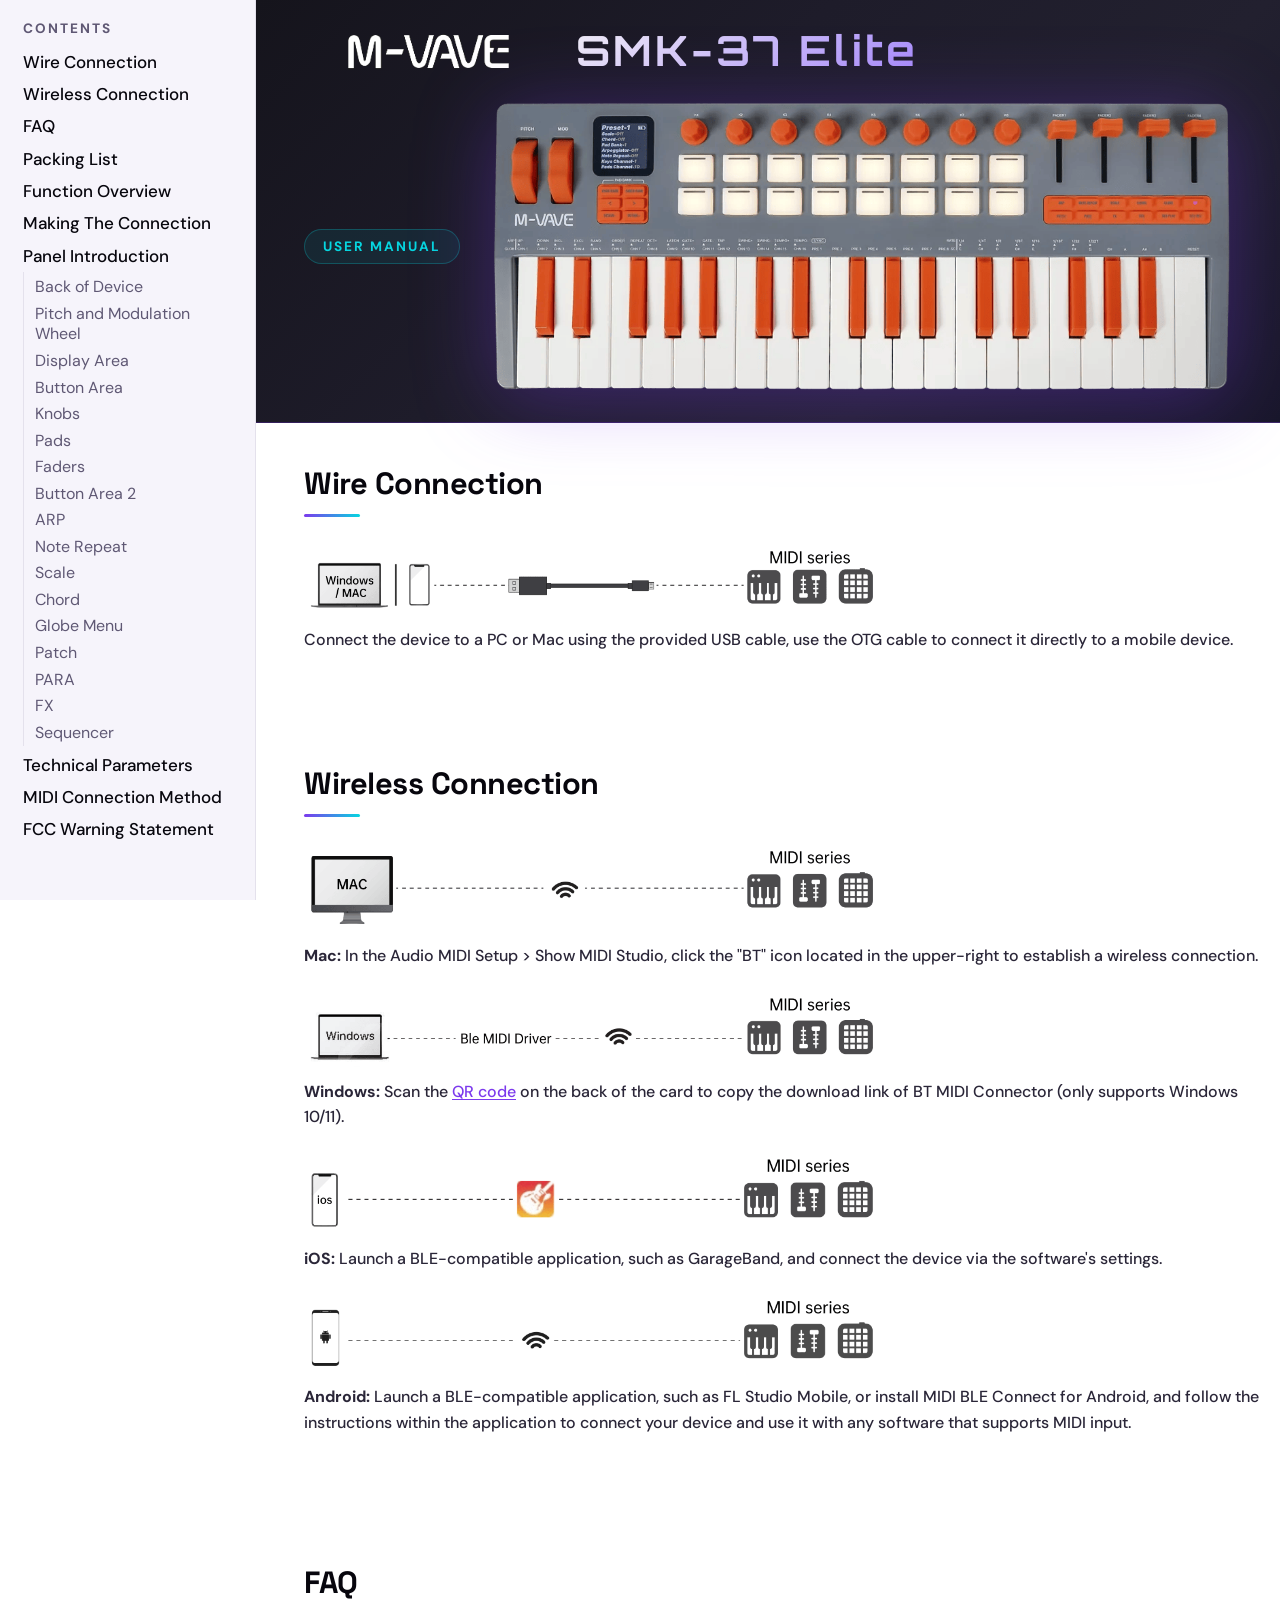
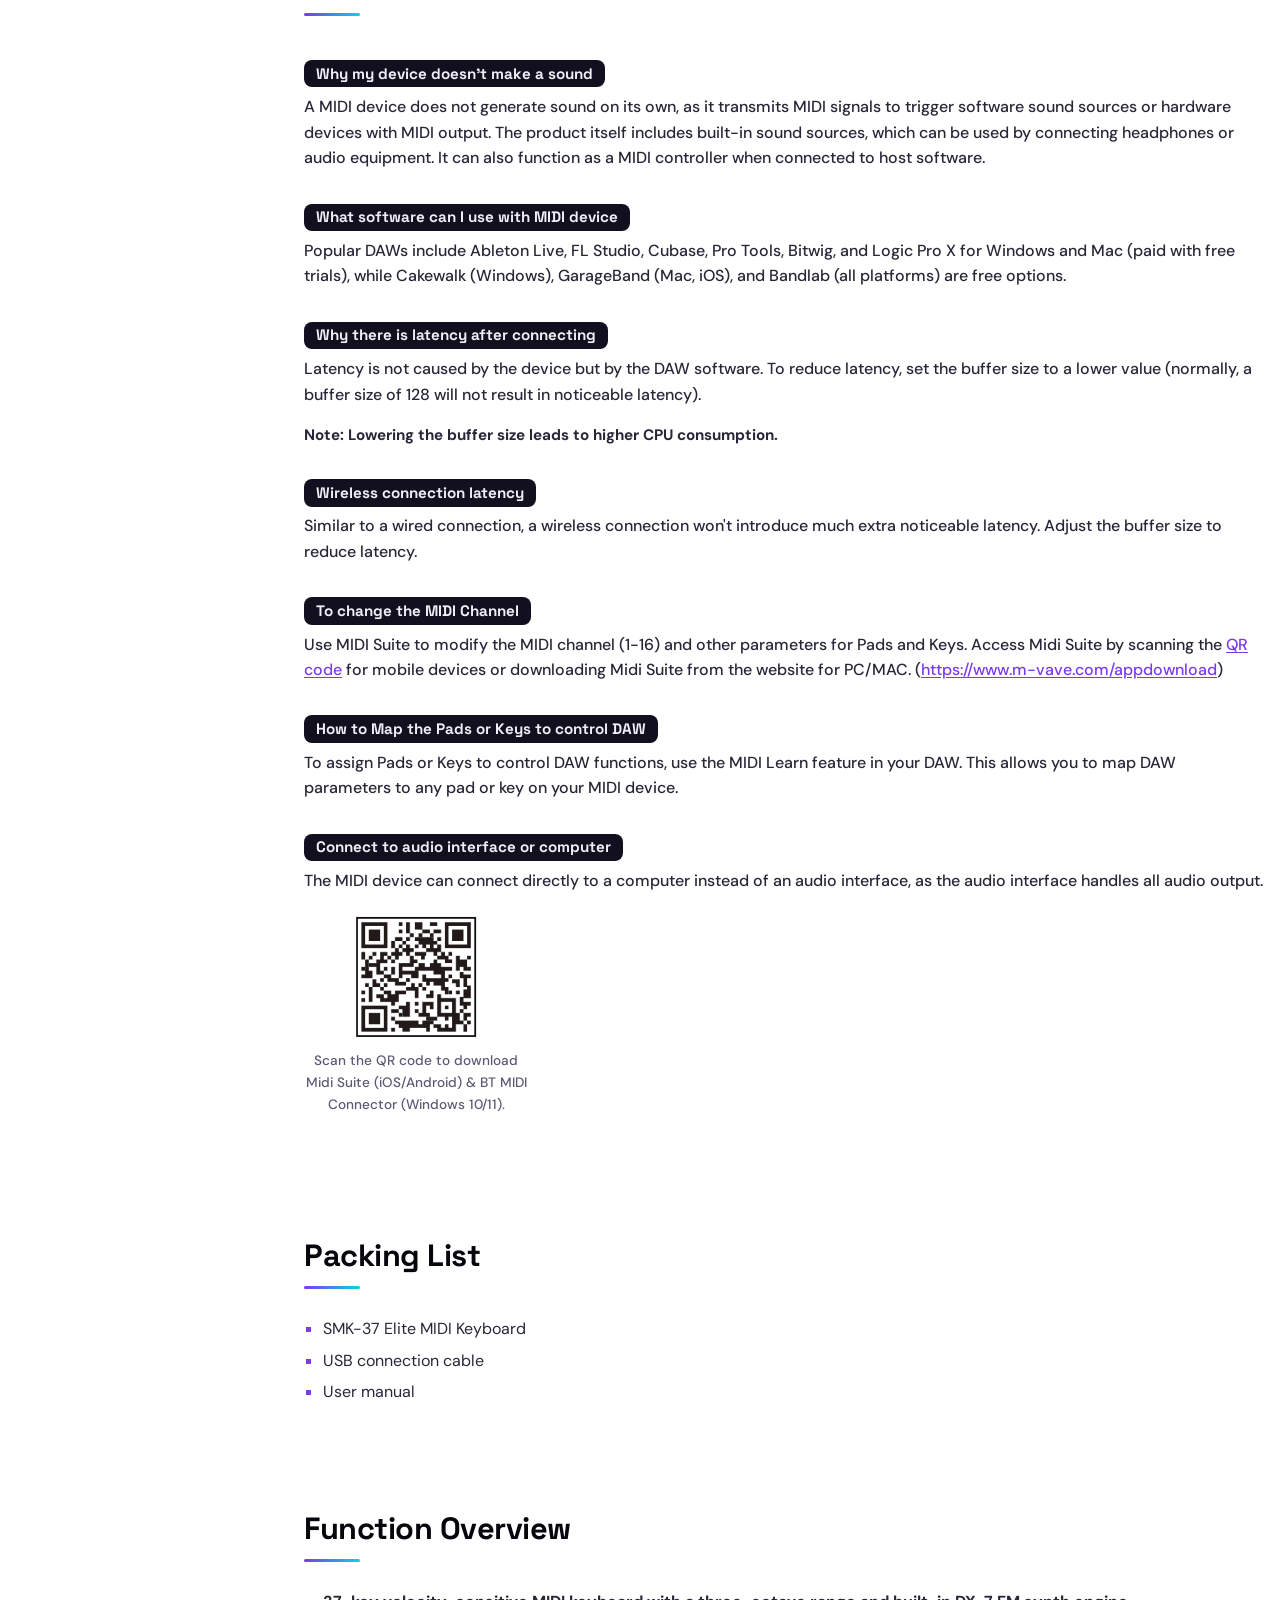
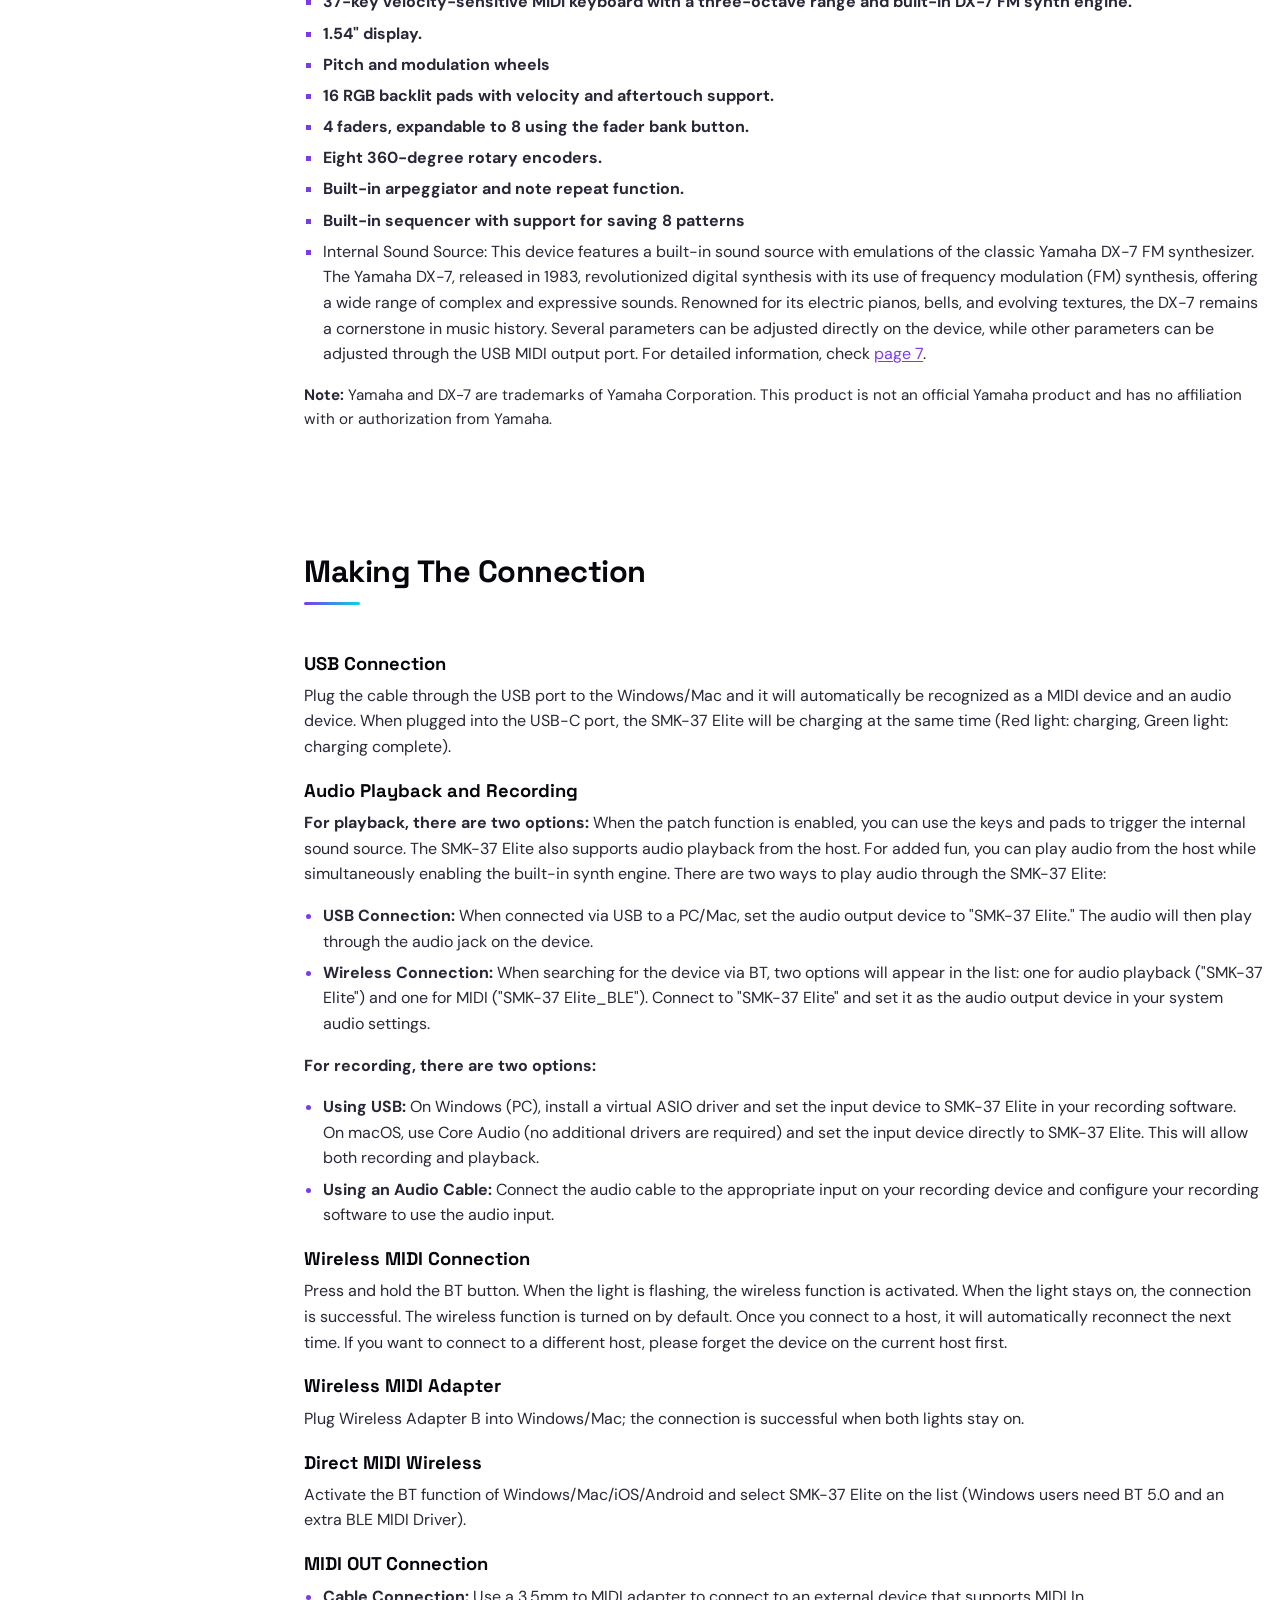
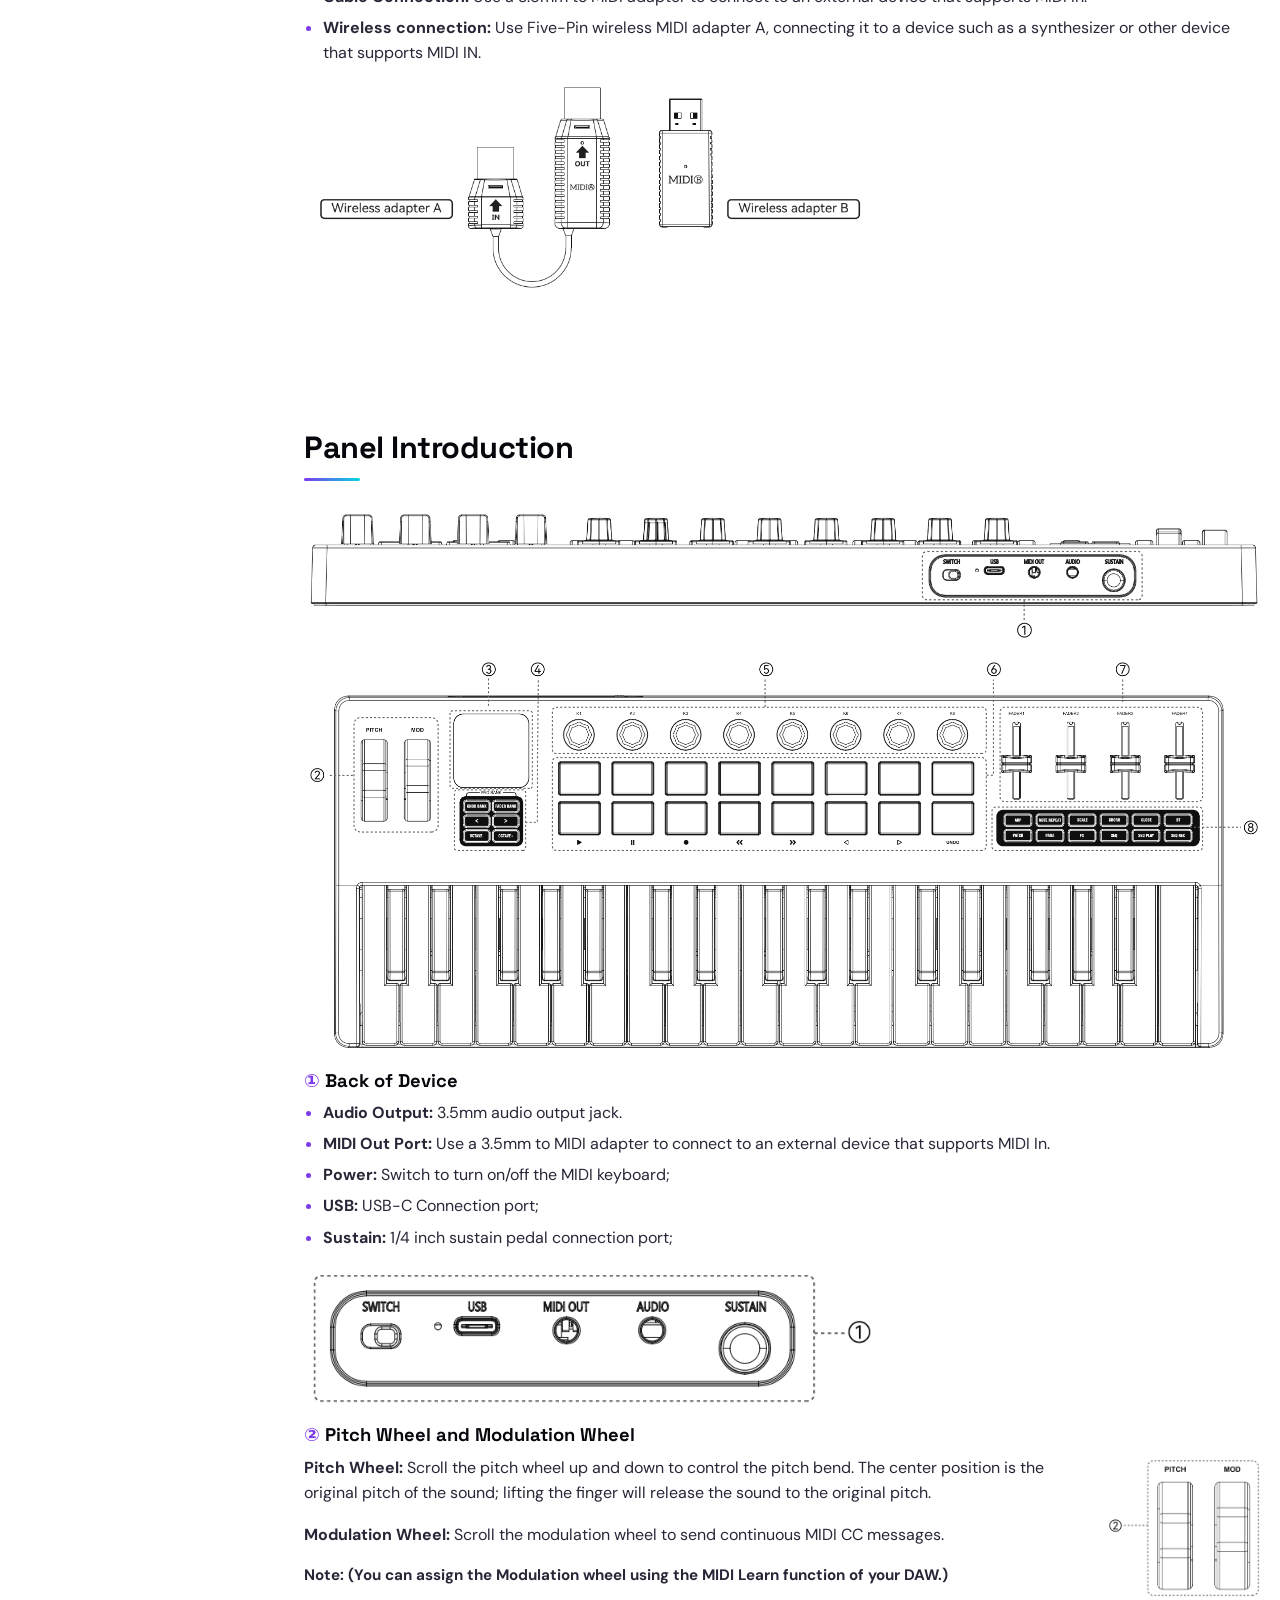
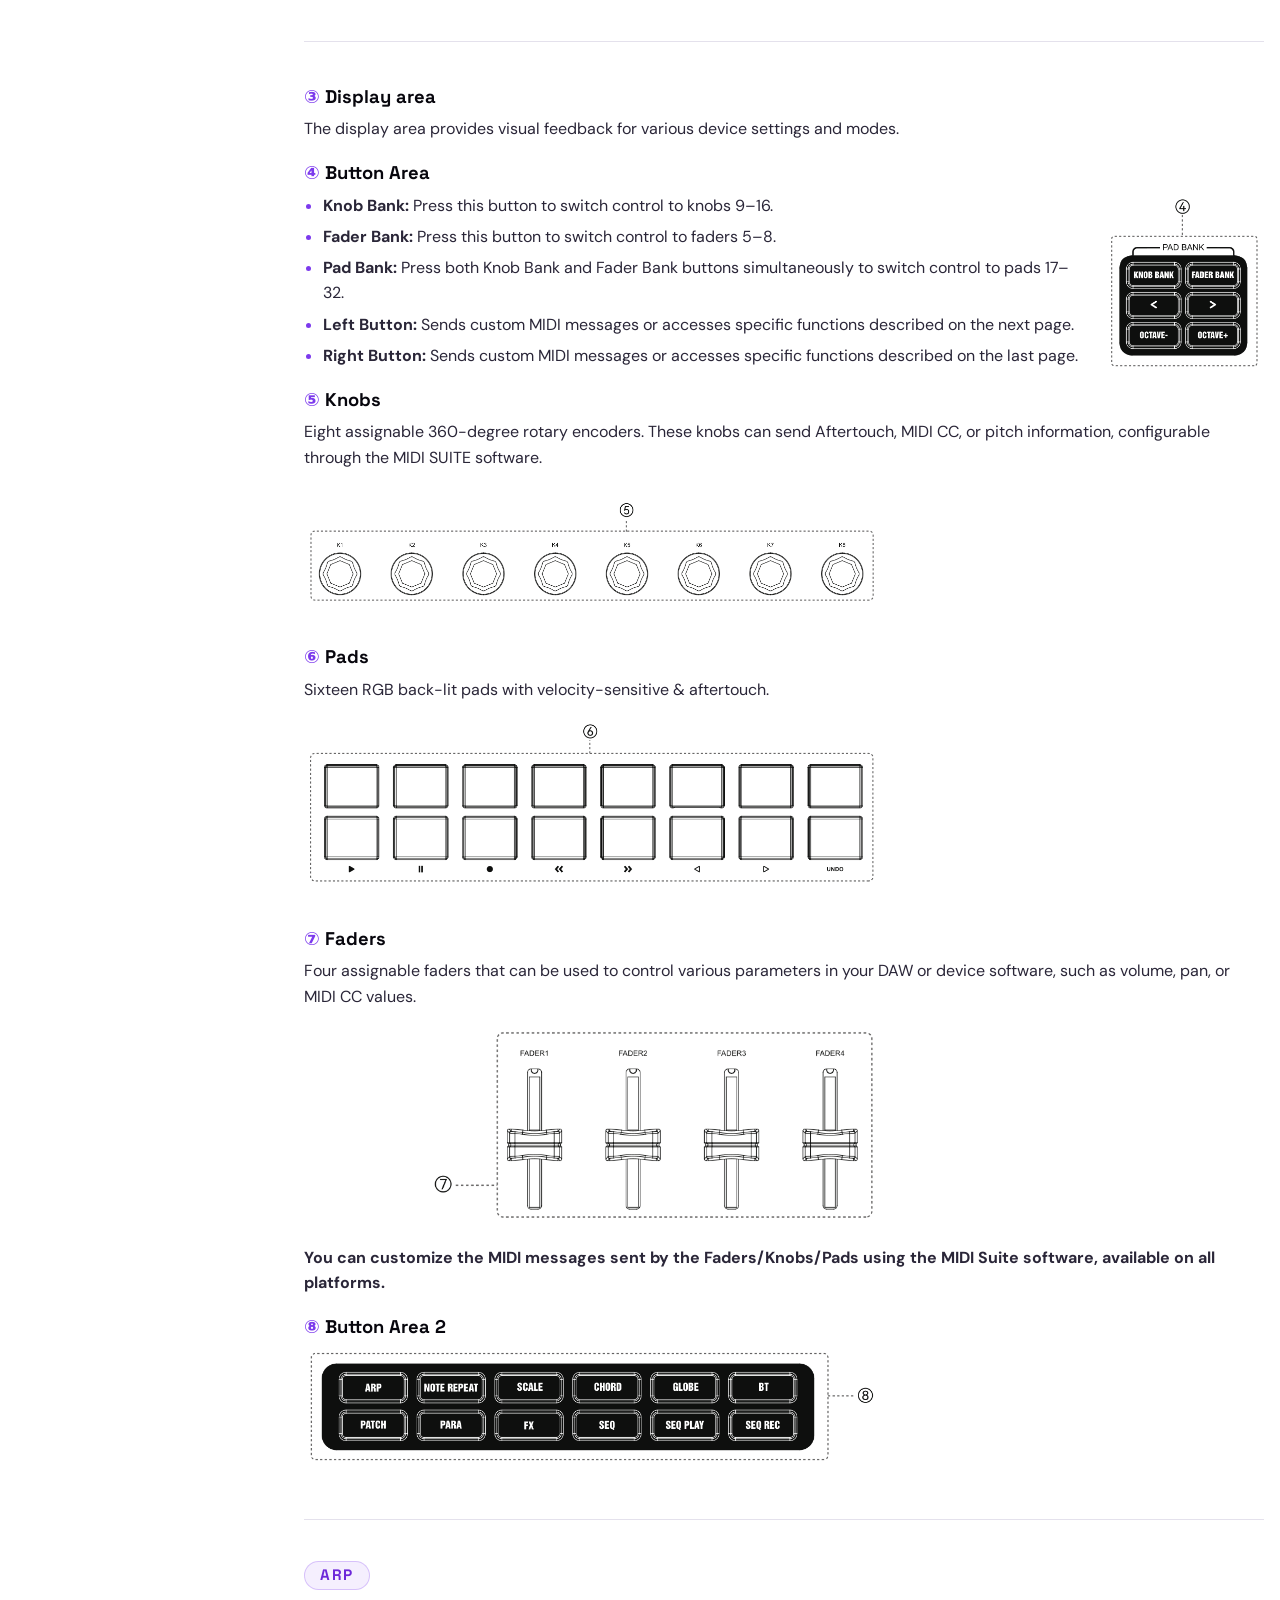
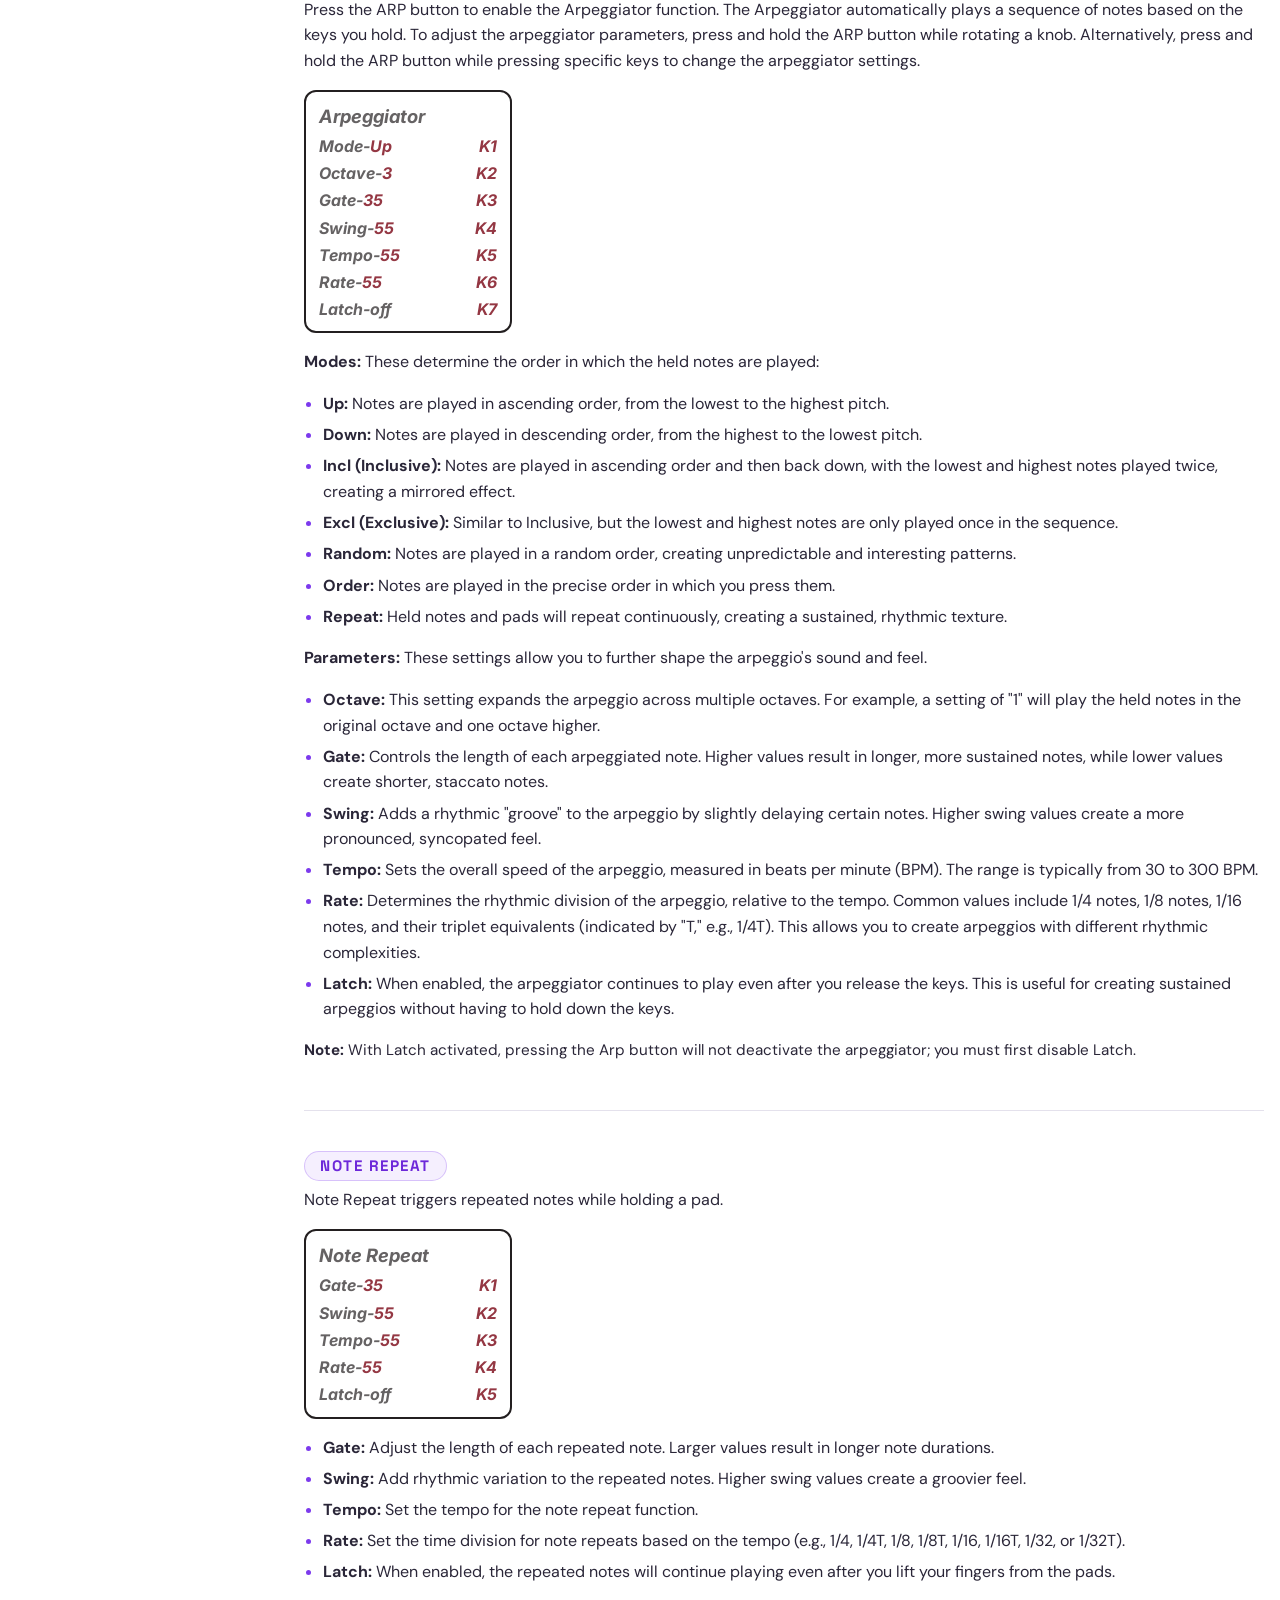
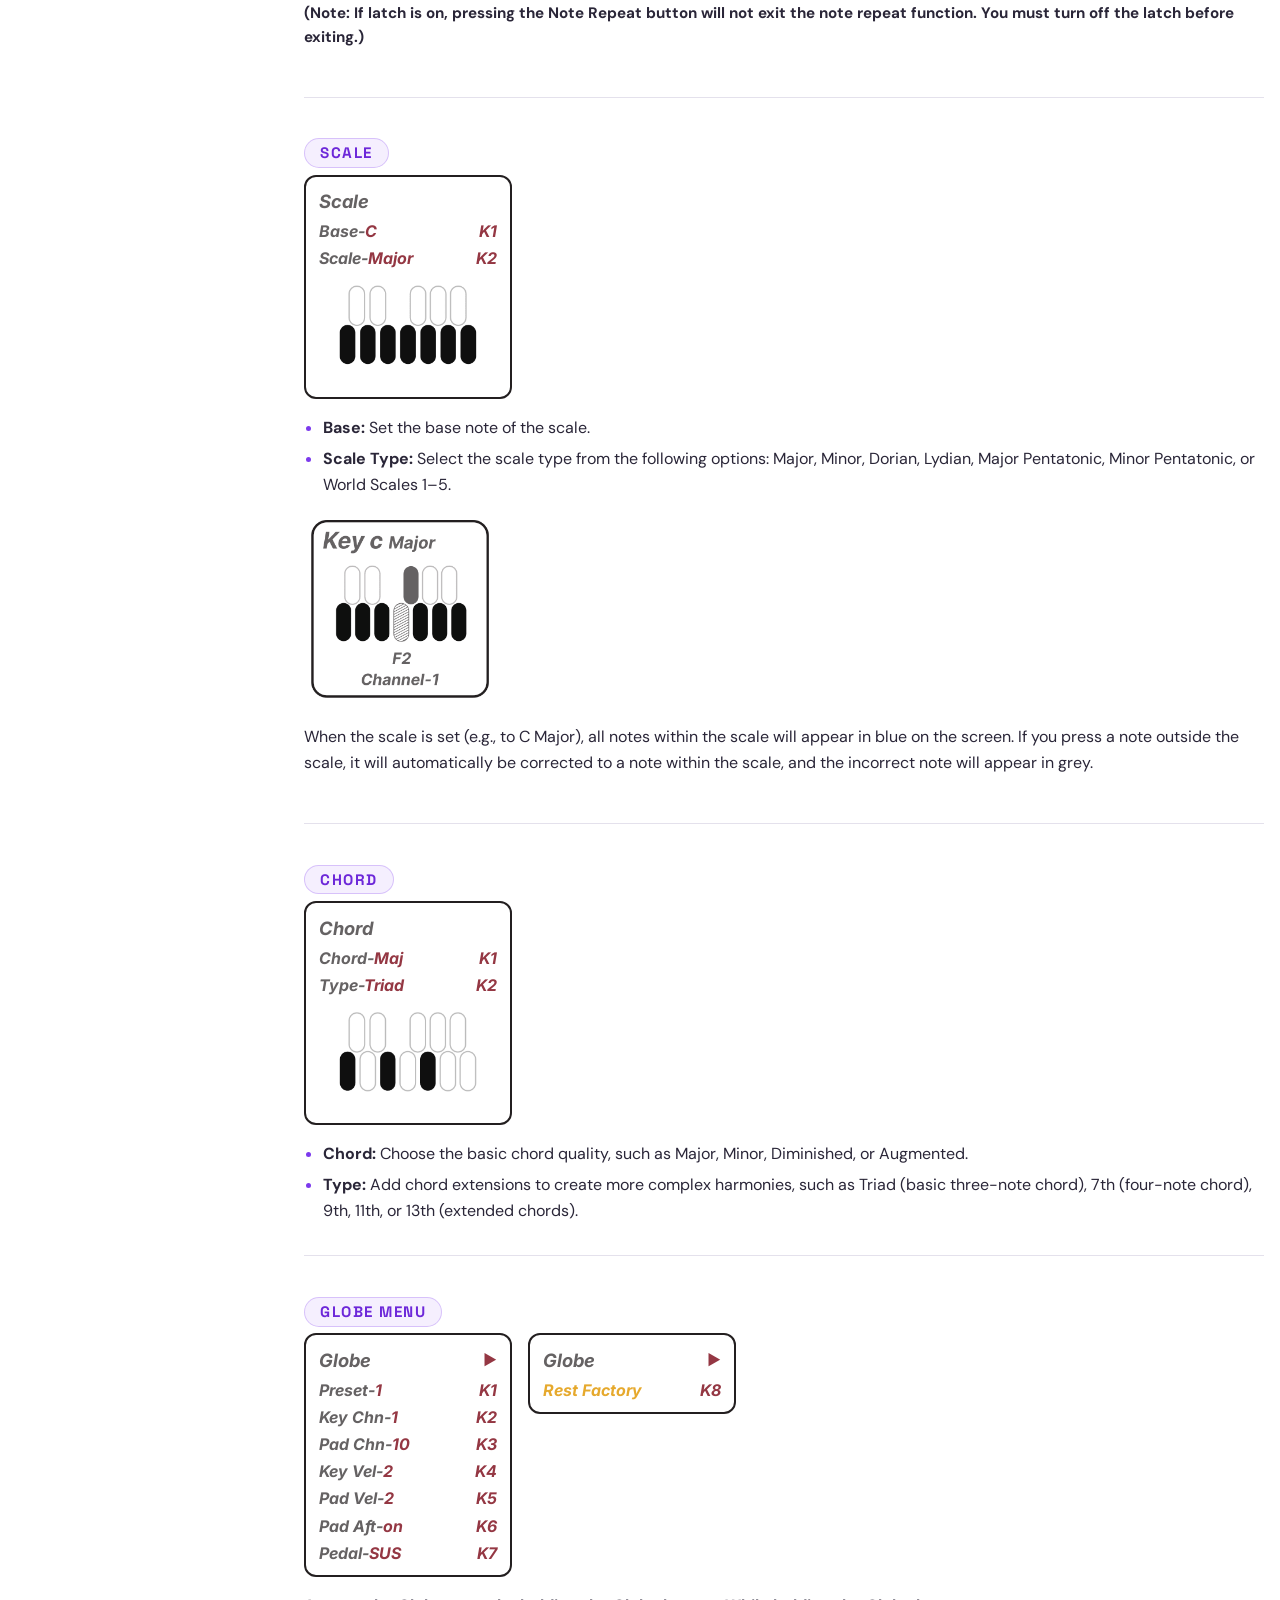
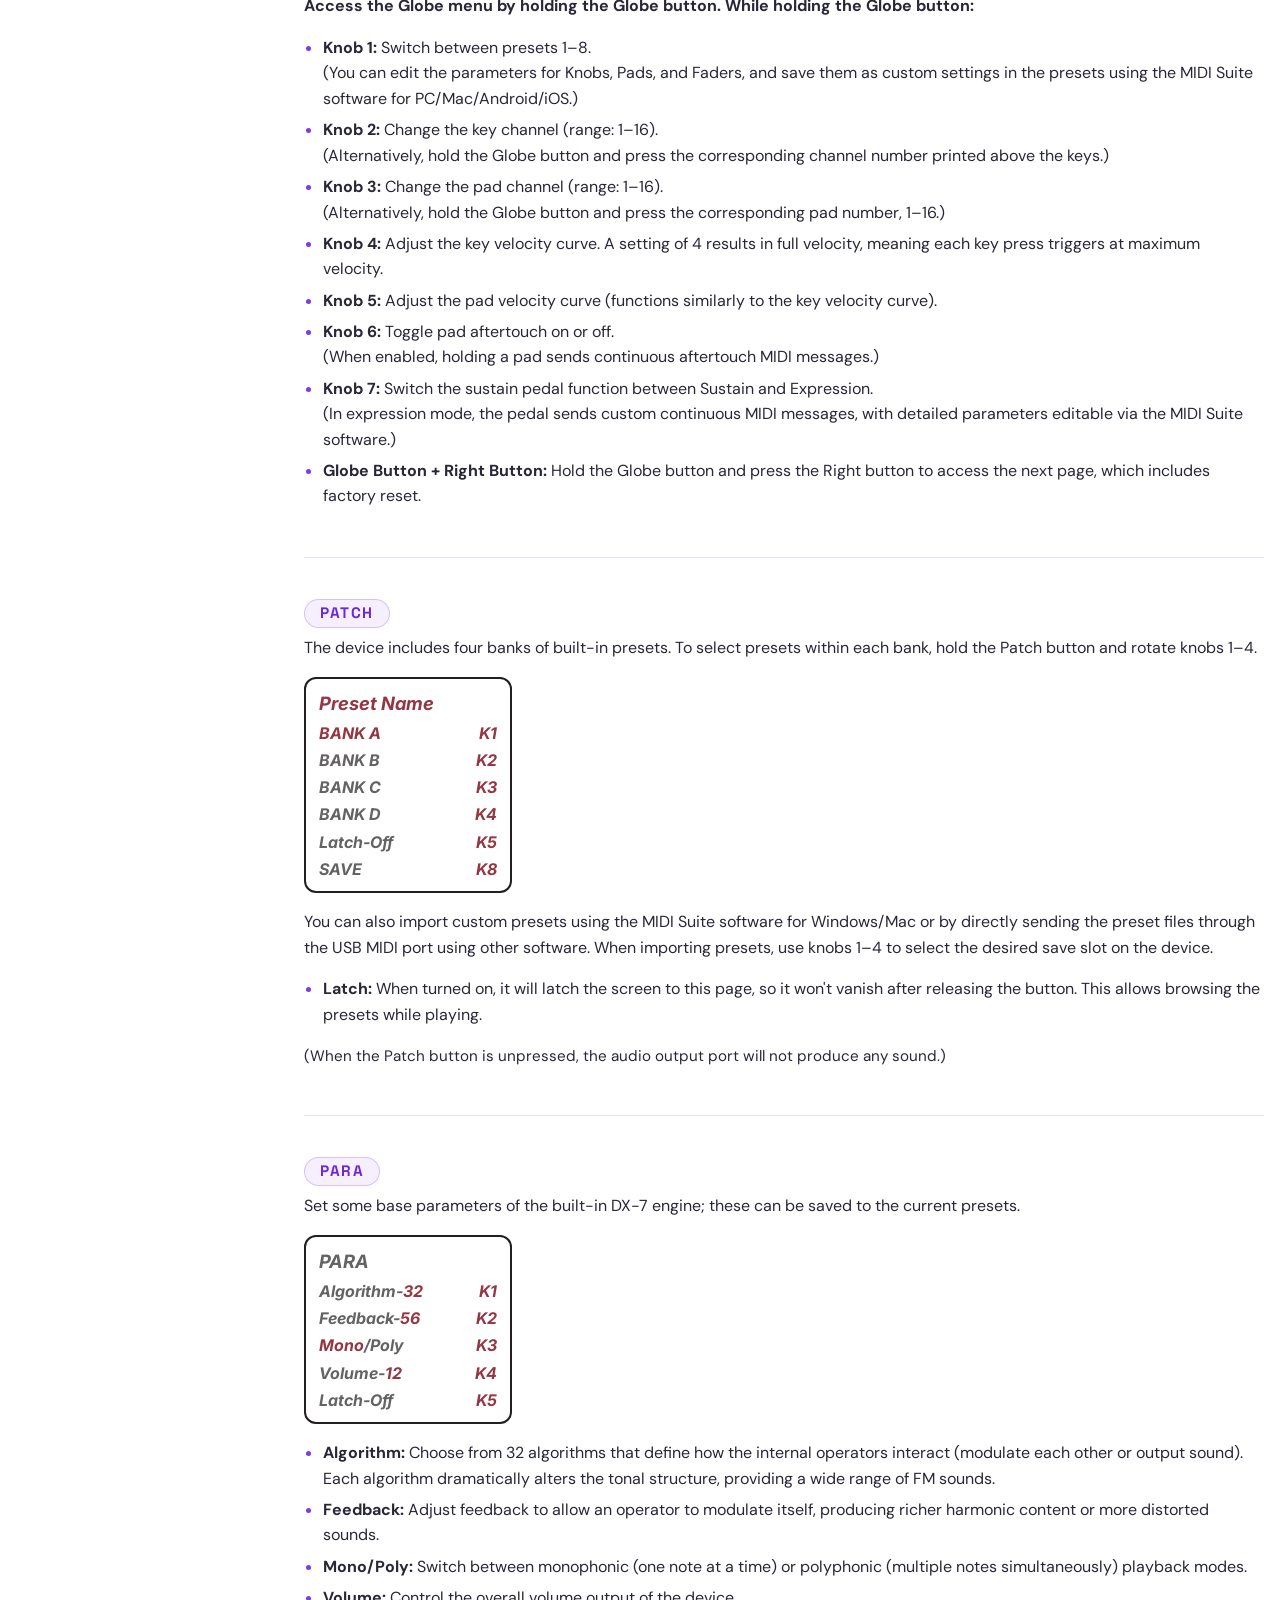
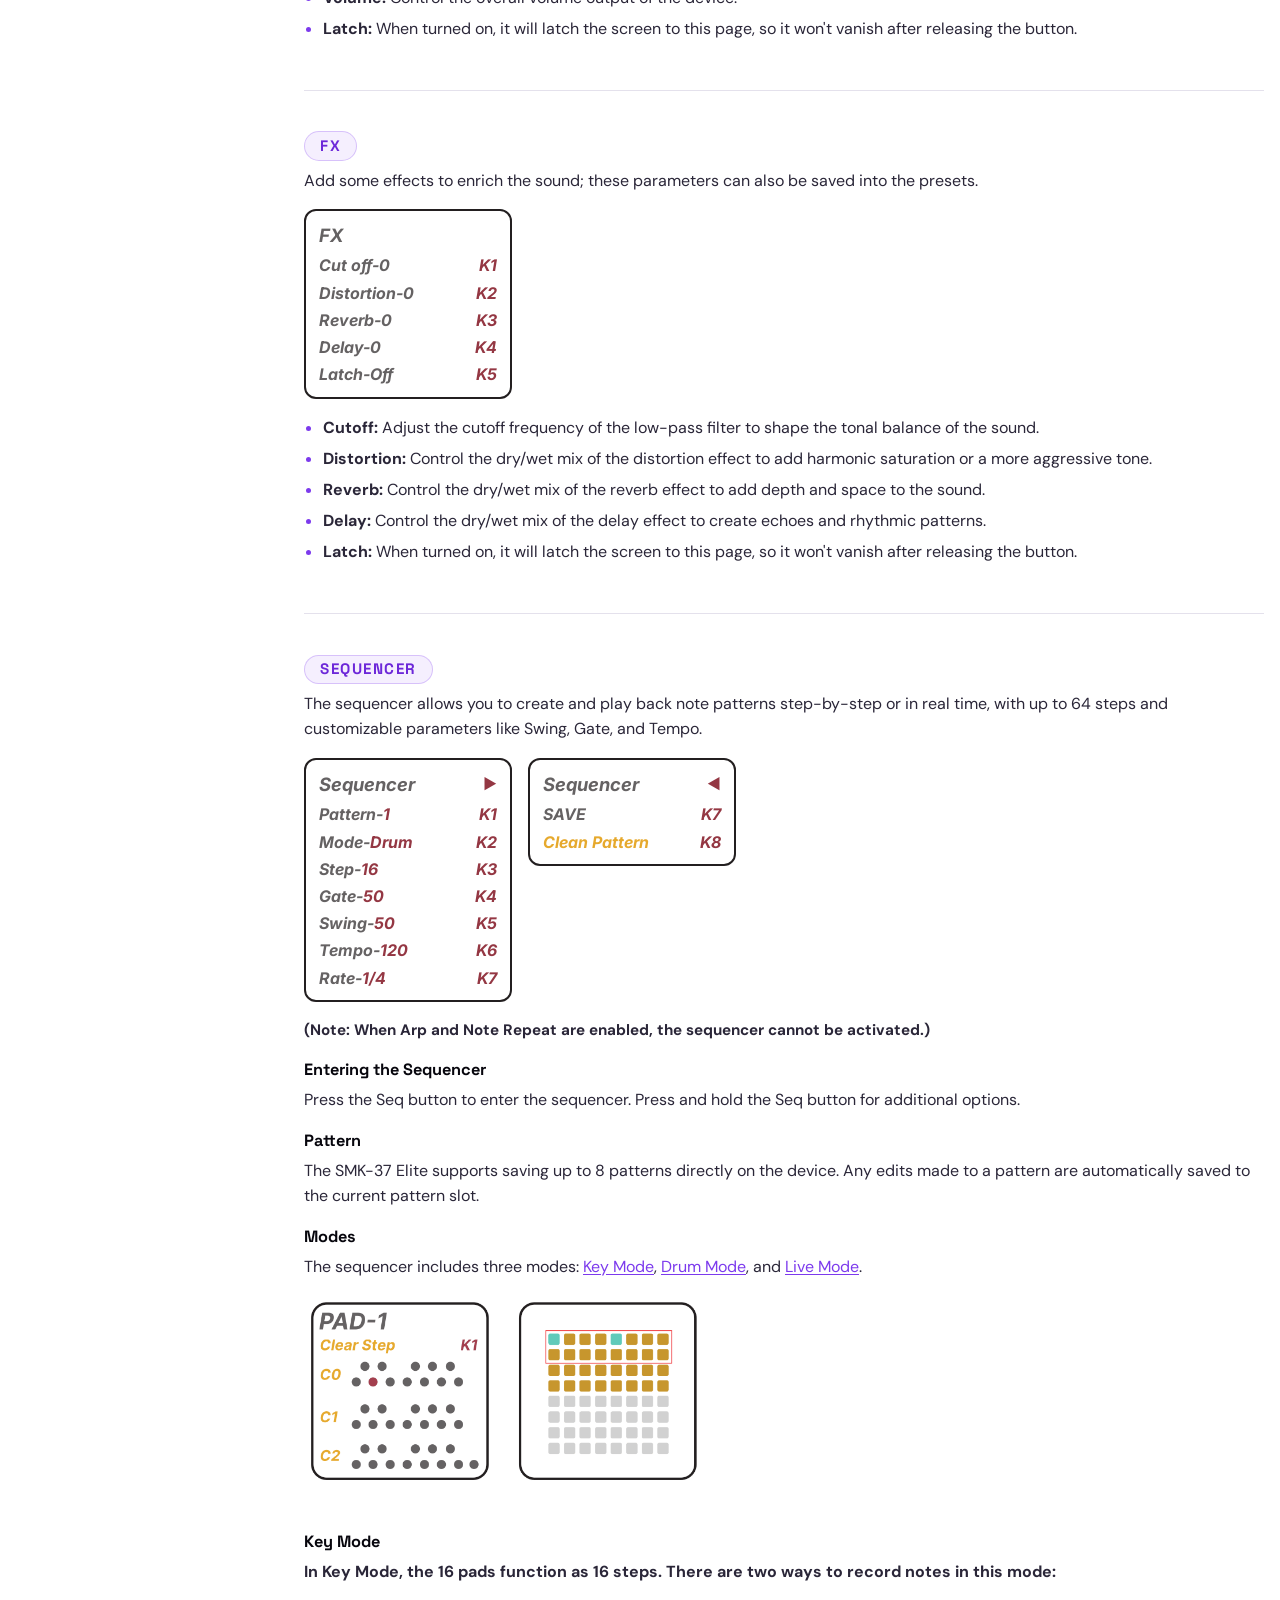
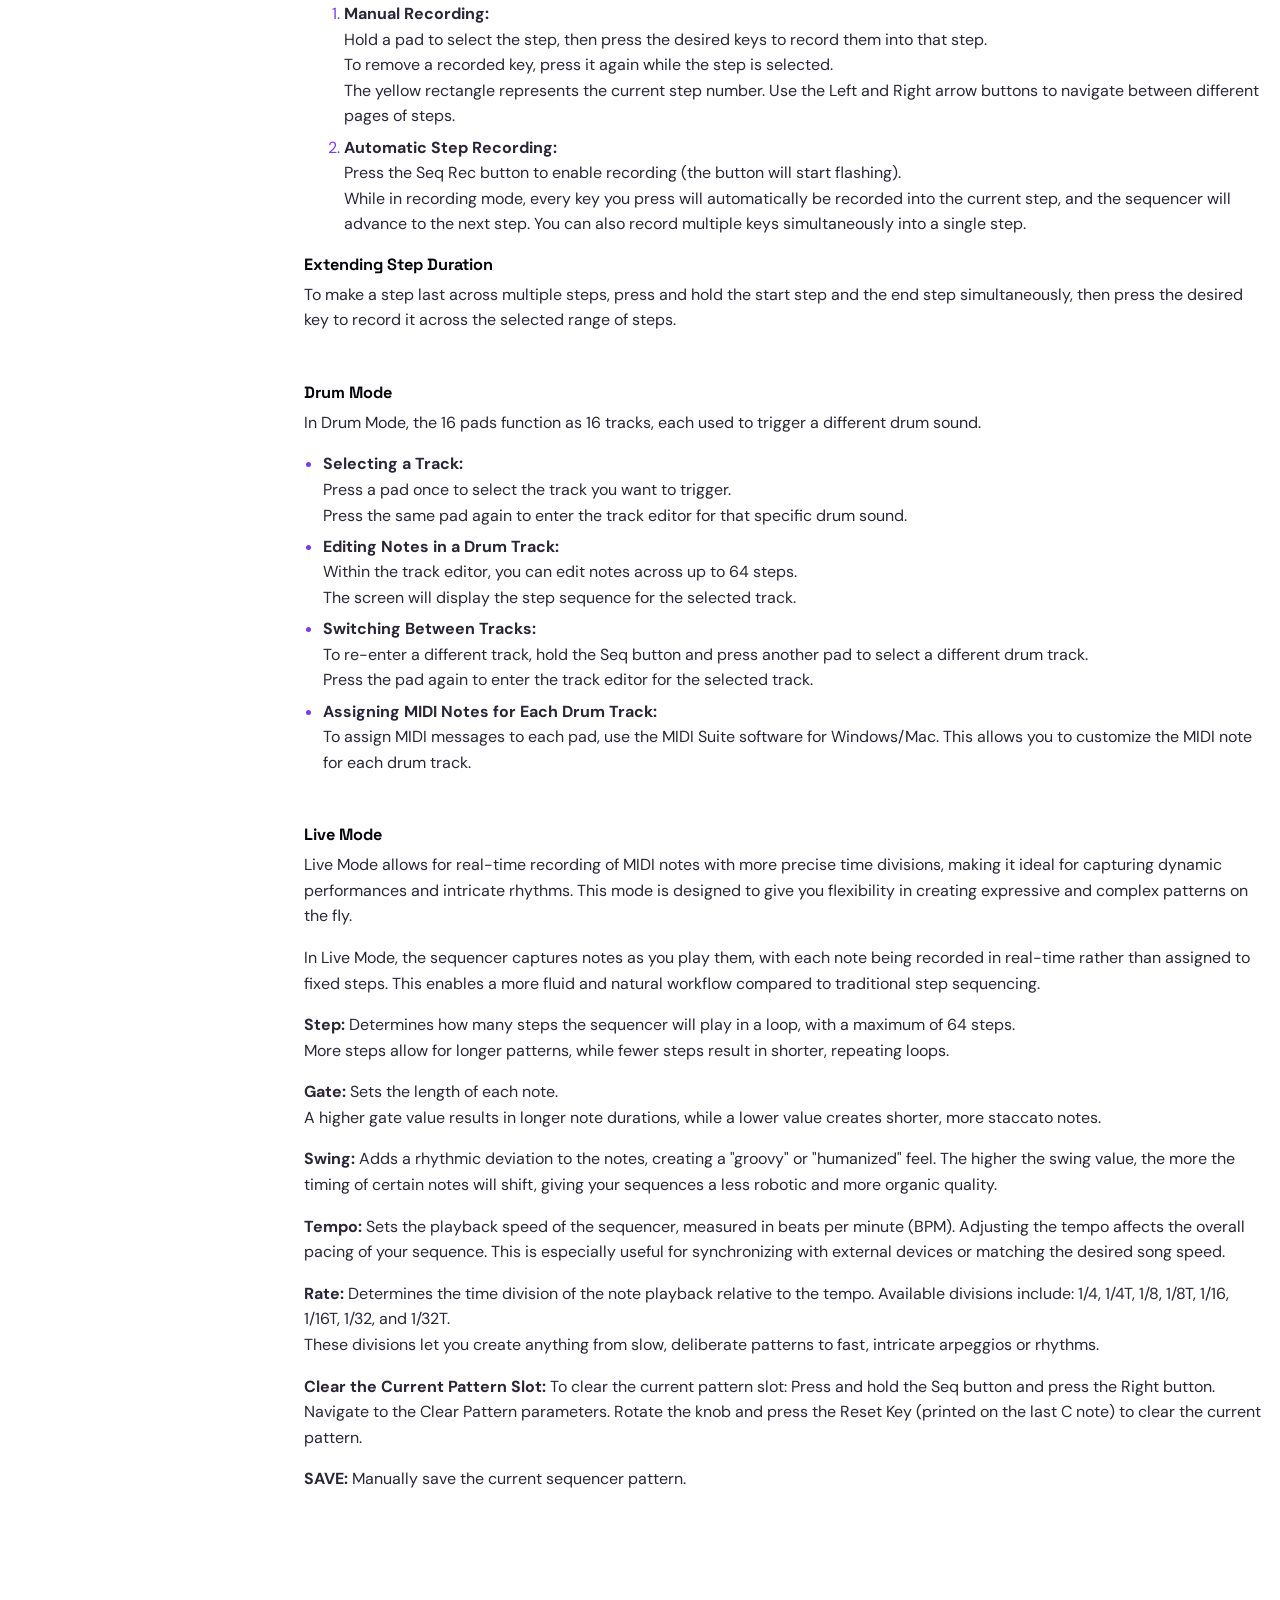
==== commit 4e2578a9: "M-VAVE SMK-37 Elite: drop run-in colons from headings" ====
--- a/m-vave-smk-37-elite/index.html
+++ b/m-vave-smk-37-elite/index.html
@@ -113,32 +113,32 @@
             <header><h2 id="faq">FAQ</h2></header>
             <div class="topic faq">
               <div class="keep-together">
-                <h3>Why my device doesn't make a sound:</h3>
+                <h3>Why my device doesn't make a sound</h3>
                 <p>A MIDI device does not generate sound on its own, as it transmits MIDI signals to trigger software sound sources or hardware devices with MIDI output. The product itself includes built-in sound sources, which can be used by connecting headphones or audio equipment. It can also function as a MIDI controller when connected to host software.</p>
               </div>
               <div class="keep-together">
-                <h3>What software can I use with MIDI device:</h3>
+                <h3>What software can I use with MIDI device</h3>
                 <p>Popular DAWs include Ableton Live, FL Studio, Cubase, Pro Tools, Bitwig, and Logic Pro X for Windows and Mac (paid with free trials), while Cakewalk (Windows), GarageBand (Mac, iOS), and Bandlab (all platforms) are free options.</p>
               </div>
               <div class="keep-together">
-                <h3>Why there is latency after connecting:</h3>
+                <h3>Why there is latency after connecting</h3>
                 <p>Latency is not caused by the device but by the DAW software. To reduce latency, set the buffer size to a lower value (normally, a buffer size of 128 will not result in noticeable latency).</p>
                 <p class="note bold"><strong>Note:</strong> Lowering the buffer size leads to higher CPU consumption.</p>
               </div>
               <div class="keep-together">
-                <h3>Wireless connection latency:</h3>
+                <h3>Wireless connection latency</h3>
                 <p>Similar to a wired connection, a wireless connection won't introduce much extra noticeable latency. Adjust the buffer size to reduce latency.</p>
               </div>
               <div class="keep-together">
-                <h3 id="change-midi-channel">To change the MIDI Channel:</h3>
+                <h3 id="change-midi-channel">To change the MIDI Channel</h3>
                 <p>Use MIDI Suite to modify the MIDI channel (1-16) and other parameters for Pads and Keys. Access Midi Suite by scanning the <a href="#app-qr">QR code</a> for mobile devices or downloading Midi Suite from the website for PC/MAC. (<a href="https://www.m-vave.com/appdownload">https://www.m-vave.com/appdownload</a>)</p>
               </div>
               <div class="keep-together">
-                <h3>How to Map the Pads or Keys to control DAW:</h3>
+                <h3>How to Map the Pads or Keys to control DAW</h3>
                 <p>To assign Pads or Keys to control DAW functions, use the MIDI Learn feature in your DAW. This allows you to map DAW parameters to any pad or key on your MIDI device.</p>
               </div>
               <div class="keep-together">
-                <h3>Connect to audio interface or computer:</h3>
+                <h3>Connect to audio interface or computer</h3>
                 <p>The MIDI device can connect directly to a computer instead of an audio interface, as the audio interface handles all audio output.</p>
               </div>
               <figure class="qr" id="app-qr">
@@ -272,7 +272,7 @@
                 <p>The display area provides visual feedback for various device settings and modes.</p>
               </div>
               <div class="keep-together">
-                <h3 id="button-area"><span class="num">④</span> Button Area:</h3>
+                <h3 id="button-area"><span class="num">④</span> Button Area</h3>
                 <img class="side-fig" src="Images/button-area.png" alt="Button area 4: KNOB BANK and FADER BANK (pressed together they act as PAD BANK), the left and right arrow buttons, OCTAVE- and OCTAVE+" width="303" height="341" loading="lazy" />
                 <ul class="dots">
                   <li><strong>Knob Bank:</strong> Press this button to switch control to knobs 9–16.</li>
@@ -299,14 +299,14 @@
               </div>
               <p class="lead"><strong>You can customize the MIDI messages sent by the Faders/Knobs/Pads using the MIDI Suite software, available on all platforms.</strong></p>
               <div class="keep-together">
-                <h3 id="button-area-2"><span class="num">⑧</span> Button Area 2:</h3>
+                <h3 id="button-area-2"><span class="num">⑧</span> Button Area 2</h3>
                 <img src="Images/button-area-2.png" alt="Button area 8, top row: ARP, NOTE REPEAT, SCALE, CHORD, GLOBE, BT; bottom row: PATCH, PARA, FX, SEQ, SEQ PLAY, SEQ REC" width="1043" height="219" loading="lazy" />
               </div>
             </div>
 
             <div class="topic level-3">
               <div class="keep-together">
-                <h3 id="arp" class="band">ARP:</h3>
+                <h3 id="arp" class="band">ARP</h3>
                 <p>Press the ARP button to enable the Arpeggiator function. The Arpeggiator automatically plays a sequence of notes based on the keys you hold. To adjust the arpeggiator parameters, press and hold the ARP button while rotating a knob. Alternatively, press and hold the ARP button while pressing specific keys to change the arpeggiator settings.</p>
               </div>
               <table class="screen">
@@ -345,7 +345,7 @@
 
             <div class="topic level-3">
               <div class="keep-together">
-                <h3 id="note-repeat" class="band">Note Repeat:</h3>
+                <h3 id="note-repeat" class="band">Note Repeat</h3>
                 <p>Note Repeat triggers repeated notes while holding a pad.</p>
               </div>
               <table class="screen">
@@ -370,7 +370,7 @@
 
             <div class="topic level-3">
               <div class="keep-together">
-                <h3 id="scale" class="band">Scale:</h3>
+                <h3 id="scale" class="band">Scale</h3>
                 <table class="screen">
                   <caption>Scale</caption>
                   <tbody>
@@ -392,7 +392,7 @@
 
             <div class="topic level-3 no-columns">
               <div class="keep-together">
-                <h3 id="chord" class="band">Chord:</h3>
+                <h3 id="chord" class="band">Chord</h3>
                 <table class="screen">
                   <caption>Chord</caption>
                   <tbody>
@@ -409,7 +409,7 @@
             </div>
 
             <div class="topic level-3">
-              <h3 id="globe-menu" class="band">Globe Menu:</h3>
+              <h3 id="globe-menu" class="band">Globe Menu</h3>
               <div class="screens">
                 <table class="screen">
                   <caption>Globe <span class="pager" aria-hidden="true">▶</span></caption>
@@ -445,7 +445,7 @@
 
             <div class="topic level-3">
               <div class="keep-together">
-                <h3 id="patch" class="band">Patch:</h3>
+                <h3 id="patch" class="band">Patch</h3>
                 <p>The device includes four banks of built-in presets. To select presets within each bank, hold the Patch button and rotate knobs 1–4.</p>
               </div>
               <table class="screen">
@@ -468,7 +468,7 @@
 
             <div class="topic level-3">
               <div class="keep-together">
-                <h3 id="para" class="band">PARA:</h3>
+                <h3 id="para" class="band">PARA</h3>
                 <p>Set some base parameters of the built-in DX-7 engine; these can be saved to the current presets.</p>
               </div>
               <table class="screen">
@@ -492,7 +492,7 @@
 
             <div class="topic level-3">
               <div class="keep-together">
-                <h3 id="fx" class="band">FX:</h3>
+                <h3 id="fx" class="band">FX</h3>
                 <p>Add some effects to enrich the sound; these parameters can also be saved into the presets.</p>
               </div>
               <table class="screen">
@@ -516,7 +516,7 @@
 
             <div class="topic level-3">
               <div class="keep-together">
-                <h3 id="sequencer" class="band">Sequencer:</h3>
+                <h3 id="sequencer" class="band">Sequencer</h3>
                 <p>The sequencer allows you to create and play back note patterns step-by-step or in real time, with up to 64 steps and customizable parameters like Swing, Gate, and Tempo.</p>
               </div>
               <div class="screens">
@@ -542,15 +542,15 @@
               </div>
               <p class="note bold">(<strong>Note:</strong> When Arp and Note Repeat are enabled, the sequencer cannot be activated.)</p>
               <div class="keep-together">
-                <h4 id="entering-the-sequencer">Entering the Sequencer:</h4>
+                <h4 id="entering-the-sequencer">Entering the Sequencer</h4>
                 <p>Press the Seq button to enter the sequencer. Press and hold the Seq button for additional options.</p>
               </div>
               <div class="keep-together">
-                <h4 id="pattern">Pattern:</h4>
+                <h4 id="pattern">Pattern</h4>
                 <p>The SMK-37 Elite supports saving up to 8 patterns directly on the device. Any edits made to a pattern are automatically saved to the current pattern slot.</p>
               </div>
               <div class="keep-together">
-                <h4 id="modes">Modes:</h4>
+                <h4 id="modes">Modes</h4>
                 <p>The sequencer includes three modes: <a href="#key-mode">Key Mode</a>, <a href="#drum-mode">Drum Mode</a>, and <a href="#live-mode">Live Mode</a>.</p>
                 <div class="screens">
                   <img class="screen-img" src="Images/screen-pad-1.png" alt="Display in Key Mode: PAD-1 selected, K1 clears the step; rows C0, C1 and C2 show the notes of three octaves as dots, the recorded note in red" width="333" height="332" loading="lazy" />
@@ -561,7 +561,7 @@
 
             <div class="topic level-4">
               <div class="keep-together">
-                <h4 id="key-mode">Key Mode:</h4>
+                <h4 id="key-mode">Key Mode</h4>
                 <p><strong>In Key Mode, the 16 pads function as 16 steps. There are two ways to record notes in this mode:</strong></p>
               </div>
               <ol>
@@ -569,14 +569,14 @@
                 <li><strong>Automatic Step Recording:</strong><br />Press the Seq Rec button to enable recording (the button will start flashing).<br />While in recording mode, every key you press will automatically be recorded into the current step, and the sequencer will advance to the next step. You can also record multiple keys simultaneously into a single step.</li>
               </ol>
               <div class="keep-together">
-                <h4 id="extending-step-duration">Extending Step Duration:</h4>
+                <h4 id="extending-step-duration">Extending Step Duration</h4>
                 <p>To make a step last across multiple steps, press and hold the start step and the end step simultaneously, then press the desired key to record it across the selected range of steps.</p>
               </div>
             </div>
 
             <div class="topic level-4">
               <div class="keep-together">
-                <h4 id="drum-mode">Drum Mode:</h4>
+                <h4 id="drum-mode">Drum Mode</h4>
                 <p>In Drum Mode, the 16 pads function as 16 tracks, each used to trigger a different drum sound.</p>
               </div>
               <ul class="dots">
--- a/m-vave-smk-37-elite/style.css
+++ b/m-vave-smk-37-elite/style.css
@@ -1,21 +1,35 @@
-/* Fonts: HarmonyOS Sans SC Regular 400 -> Inter 400 (body); HarmonyOS Sans SC Bold 700 -> Inter 700 (headings, run-ins);
-   OPPOSans-M 500 -> Inter 500 (connection card); OPPOSans-H 900 -> Inter 900 (model name); Inter oblique (display mockups) */
-@import url("https://fonts.googleapis.com/css2?family=Inter:ital,wght@0,400;0,500;0,700;0,900;1,700&display=swap");
+/* Style: m-vave.com (Orbitron display, Space Grotesk headings, DM Sans body, violet palette).
+   Weights from the manual: HarmonyOS Sans SC Regular 400 -> DM Sans 400 (body); HarmonyOS Sans SC Bold 700
+   -> DM Sans / Space Grotesk 700 (headings, run-ins); OPPOSans-M 500 -> DM Sans 500 (connection card);
+   OPPOSans-H 900 -> Orbitron 700 (model name). Inter bold oblique sets the transcribed device display only. */
+@import url("https://fonts.googleapis.com/css2?family=DM+Sans:wght@400;500;700&family=Orbitron:wght@700&family=Space+Grotesk:wght@700&family=Inter:ital,wght@1,700&display=swap");
 
 :root {
-  --ink: #231f20;    /* body text */
-  --accent: #0e0f0e; /* the cover's ground: masthead, banners, table heads */
-  --rule: #c9c9c9;   /* hairlines */
-  --paper: #f1f1f1;  /* tint behind callouts */
-  --band: #bdbcbc;   /* grey band behind function headings */
-  --orange: #c95128; /* key and knob colour of the enclosure */
+  --ink: #2a2638;        /* body text */
+  --ink-strong: #07060d; /* the site's --bg-primary, as heading ink */
+  --accent: #12101f;     /* the site's --bg-card */
+  --card-dark: #12101f;
+  --rule: #e4e1ec;
+  --paper: #f6f4fb;
+  --purple: #7c3aed;
+  --purple-dark: #6d28d9;
+  --purple-light: #a78bfa;
+  --cyan: #06d6e0;
+  --on-dark: #f0edf6;
+  --glow-purple: rgba(124, 58, 237, 0.35);
+  --border-glow: rgba(124, 58, 237, 0.3);
+  --hero-1: #15141c; --hero-2: #1e1c2a; --hero-3: #22202f; --hero-4: #18162a;
+  --radius-sm: 8px;
+  /* device display: the manual's own colours, not the site's */
+  --screen-frame: #231f20;
   --screen-title: #656263;
   --screen-value: #943743;
   --screen-hl: #e6a92d;
-  --muted: #5e5e5e;
-  --link: #0a58ca;
-  --body-font: "Inter", system-ui, sans-serif;
-  --head-font: var(--body-font);
+  --muted: #5f5874;
+  --link: var(--purple);
+  --body-font: "DM Sans", system-ui, sans-serif;
+  --head-font: "Space Grotesk", var(--body-font);
+  --display-font: "Orbitron", var(--head-font);
 }
 
 /* ---- structure: keep as is, restyle below the brand line ---- */
@@ -139,99 +153,174 @@
    would vanish together with the nav */
 @media (min-width: 901px) { #toc-mobile { display: none; } }
 
-/* ---- brand: masthead, heading treatment, callouts, from this manual ---- */
-
-/* MASTHEAD: black band with the wordmark tab, then the title beside the photo */
-#masthead .band { background: var(--accent); padding: 1em 2em; }
+/* ---- brand: m-vave.com design language (deep violet ground, purple/cyan accents,
+   Orbitron display, Space Grotesk headings, DM Sans body, pill tags, rounded cards) ---- */
+
+/* MASTHEAD: the site's hero gradient carries wordmark, model name and photo */
+#masthead {
+  background: linear-gradient(135deg, var(--hero-1) 0%, var(--hero-2) 40%, var(--hero-3) 70%, var(--hero-4) 100%);
+  color: var(--on-dark);
+  border-bottom: 1px solid var(--border-glow);
+}
+#masthead .band { padding: 1.6em 3em 0.6em; }
 #masthead h1 { display: flex; align-items: center; flex-wrap: wrap; gap: 0.5em 1.5em; margin: 0; }
-#masthead h1 img { width: min(16rem, 50%); margin: 0; }
-#masthead h1 span { color: #fff; font-weight: 900; font-size: clamp(1.6rem, 4vw, 2.6rem); }
+/* the wordmark PNG carries a black ground; lighten drops it into the gradient */
+#masthead h1 img { width: min(14rem, 50%); margin: 0; mix-blend-mode: lighten; }
+#masthead h1 span {
+  font-family: var(--display-font); font-weight: 700; letter-spacing: 3px;
+  font-size: clamp(1.5rem, 4vw, 2.6rem);
+  background: linear-gradient(135deg, var(--on-dark), var(--purple-light));
+  -webkit-background-clip: text; background-clip: text;
+  -webkit-text-fill-color: transparent;
+}
 #masthead .cover {
   display: flex; align-items: center; gap: 2em; flex-wrap: wrap;
-  padding: 1.5em 3em 0;
-}
-#masthead .doc-title { font-weight: 700; font-size: 1.6rem; text-transform: uppercase; margin: 0; }
-#masthead .cover-photo { flex: 1 1 18rem; min-width: 0; max-width: 46rem; margin: 0 auto; }
-@media (max-width: 900px) { #masthead .cover { padding: 1em 1em 0; } #masthead .band { padding: 1em; } }
-
-/* section titles: a solid dark bar with white centred text */
+  padding: 1em 3em 2em;
+}
+/* the site's section tag: cyan pill, spaced caps */
+#masthead .doc-title {
+  display: inline-block; margin: 0;
+  padding: 6px 18px; border-radius: 100px;
+  background: rgba(6, 214, 224, 0.08); border: 1px solid rgba(6, 214, 224, 0.25);
+  color: var(--cyan); font-weight: 700; font-size: 0.85rem;
+  letter-spacing: 2px; text-transform: uppercase;
+}
+#masthead .cover-photo {
+  flex: 1 1 18rem; min-width: 0; max-width: 46rem; margin: 0 auto;
+  filter: drop-shadow(0 10px 40px var(--glow-purple));
+}
+@media (max-width: 900px) {
+  #masthead .cover { padding: 1em 1em 1.5em; }
+  #masthead .band { padding: 1.2em 1em 0.4em; }
+}
+
+/* NAV: the site's nav type (DM Sans 500). Entries carry no margins:
+   the link's own padding sets the rhythm, so the list reads as one block. */
+#side-nav { background: var(--paper); border-right-color: var(--rule); }
+#side-nav .nav-container { margin: 1.25em 0.75em 2em; }
+#side-nav :is(h3, h4, h5) { font-family: var(--body-font); line-height: 1.3; margin: 0; }
+#side-nav h3 {
+  font-size: 0.85rem; font-weight: 700; letter-spacing: 2px; text-transform: uppercase;
+  color: var(--muted); padding: 0 0.7rem; margin-bottom: 0.6em;
+}
+#side-nav h4 { font-size: 1.0625rem; font-weight: 500; color: var(--ink-strong); }
+/* sub-entries hang off a hairline under their parent */
+#side-nav h5 {
+  font-size: 1rem; font-weight: 400; color: var(--muted);
+  margin-left: 0.7rem; border-left: 1px solid var(--rule);
+}
+#side-nav h4 + h5 { padding-top: 0.15em; }
+#side-nav h5 + h4 { margin-top: 0.15em; }
+#side-nav a { display: block; padding: 0.3em 0.7rem; border-radius: 6px; }
+#side-nav h5 a { padding: 0.18em 0.7rem; }
+#side-nav a:hover { background: rgba(124, 58, 237, 0.08); color: var(--purple); text-decoration: none; }
+#toc-mobile a:hover { color: var(--purple); text-decoration: none; }
+
+/* section titles: the site's section-title, with a purple-to-cyan bar */
 h2[id] {
-  background: var(--accent); color: #fff;
-  text-align: center; font-weight: 700; font-size: 1.35rem;
-  padding: 0.35em 0.5em; margin: 1.2em 0 0.9em;
-}
-h3, h4 { font-weight: 700; font-size: 1.05rem; margin: 1em 0 0.4em; }
-h4 { font-size: 1rem; }
-/* function headings: a grey band, dark text, left aligned */
-h3.band { background: var(--band); padding: 0.25em 0.6em; font-size: 1.15rem; }
-.num { font-weight: 400; }
-.topic.level-3 { margin-top: 1.5em; }
+  font-weight: 700; font-size: clamp(1.5rem, 2.4vw, 2rem);
+  letter-spacing: -0.5px; color: var(--ink-strong);
+  margin: 1.4em 0 0.9em; padding-bottom: 0.45em; position: relative;
+}
+h2[id]::after {
+  content: ""; position: absolute; left: 0; bottom: 0;
+  width: 3.5rem; height: 3px; border-radius: 2px;
+  background: linear-gradient(90deg, var(--purple), var(--cyan));
+}
+h3, h4 { font-weight: 700; font-size: 1.15rem; margin: 1.1em 0 0.45em; color: var(--ink-strong); }
+h4 { font-size: 1.02rem; }
+/* function headings: a purple pill tag. Block with fit-content, never
+   inline-block: column-span only applies to block-level boxes, and an
+   inline-block heading drops into the left column. */
+h3.band {
+  display: block; width: fit-content;
+  padding: 0.3em 1em; border-radius: 100px;
+  background: rgba(124, 58, 237, 0.08); border: 1px solid rgba(124, 58, 237, 0.25);
+  color: var(--purple-dark); font-size: 0.95rem; letter-spacing: 1.5px; text-transform: uppercase;
+}
+.num { font-weight: 700; color: var(--purple); }
+/* a hairline parts function blocks, as the full-width band did in print */
+.topic.level-3 { margin-top: 2em; padding-top: 1.5em; border-top: 1px solid var(--rule); }
 
 ul.squares, ul.dots, ul.dashes { padding-left: 1.2em; }
 ul.squares { list-style: square; }
 ul.dots { list-style: disc; }
-ul.dashes { list-style: "-- "; }
+ul.dashes { list-style: "-- "; padding-left: 0; list-style-position: inside; }
+li::marker { color: var(--purple); }
 li { margin-bottom: 0.35em; }
 .note { font-size: 0.95em; }
-
-#side-nav a:hover, #toc-mobile a:hover { color: var(--orange); }
-
-/* connection card: medium weight, FAQ questions reversed out as in print */
+a { color: var(--purple); text-underline-offset: 2px; }
+a:hover { color: var(--purple-dark); }
+
+/* connection card: medium weight, FAQ questions as dark card chips */
+/* FAQ questions are peers set side by side, as in print: none spans */
+.topic.faq > .keep-together:first-child > h3:first-child { column-span: none; }
 .card { font-weight: 500; }
 .conn-row { margin-bottom: 1.4em; }
 .conn-row img { width: 100%; max-width: 40rem; }
 .faq h3 {
-  display: inline-block; background: var(--accent); color: #fff;
-  padding: 0.15em 0.5em; font-size: 0.95rem;
+  display: inline-block; background: var(--card-dark); color: var(--on-dark);
+  padding: 0.3em 0.8em; border-radius: var(--radius-sm); font-size: 0.95rem;
 }
 .qr { display: inline-block; text-align: center; margin-right: 1.5em; }
 .qr img { width: 8.5rem; margin: 0 auto 0.3em; }
-.qr figcaption { font-size: 0.85em; max-width: 14rem; }
-.qr-row { display: flex; flex-wrap: wrap; gap: 0 1em; }
+.qr figcaption { font-size: 0.85em; max-width: 14rem; color: var(--muted); }
+.qr-row { display: flex; flex-wrap: wrap; gap: 0 1em; justify-content: center; }
 
 /* panel figures */
 .panel-figure img { width: 100%; max-width: 60rem; }
 .side-fig { max-width: 12rem; }
 .topic img { max-width: min(36rem, 100%); }
-
-/* display mockups transcribed: rounded frame, grey oblique title,
-   value and knob number in the printed maroon */
+.topic img.side-fig { float: right; max-width: 10rem; margin: 0 0 0.5em 1em; }
+
+/* spec sheet: a rounded card with the site's dark header */
+.doc-table thead th { background: var(--card-dark); color: var(--on-dark); font-family: var(--head-font); }
+.doc-table th, .doc-table td { border-color: var(--rule); }
+.doc-table.spec { border: 1px solid var(--rule); border-radius: var(--radius-sm); border-collapse: separate; border-spacing: 0; overflow: hidden; }
+.doc-table.spec th, .doc-table.spec td { border-width: 0 0 1px; }
+.doc-table.spec tr:last-child > * { border-bottom: 0; }
+.doc-table.spec th {
+  font-weight: 400; vertical-align: middle; width: 14em; text-align: left;
+  background: var(--paper); color: var(--ink-strong);
+}
+.doc-table.spec tr.out td { border-bottom: 0; }
+.doc-table.spec tr.out + tr td { border-top: 0; }
+
+.callout {
+  background: var(--paper); border-left-color: var(--purple);
+  border-radius: 0 var(--radius-sm) var(--radius-sm) 0;
+}
+
+footer { color: var(--muted); border-top: 1px solid var(--rule); }
+
+/* print weights carried over */
+.note.bold, ul.features > li { font-weight: 700; }
+ul.features > li:last-child { font-weight: 400; }
+.topic-group > .topic:first-child + .topic > .keep-together > h3 { margin-top: 0; }
+#fcc-radiation-exposure-statement { font-weight: 400; }
+.note.bold strong, ul.features strong { font-weight: inherit; }
+
+/* DEVICE UI: the keyboard's own display, transcribed as printed. Colours,
+   frame and Inter oblique stay the manual's, never the site's palette. */
 .screens { display: flex; flex-wrap: wrap; gap: 1em; align-items: flex-start; }
 table.screen {
-  border: 2px solid var(--ink); border-radius: 12px;
+  border: 2px solid var(--screen-frame); border-radius: 12px;
   border-collapse: separate; border-spacing: 0;
   padding: 0.3em 0.8em 0.5em; margin-bottom: 1em;
-  min-width: 13rem; font-style: italic; font-weight: 700;
+  min-width: 13rem; font-family: "Inter", system-ui, sans-serif;
+  font-style: italic; font-weight: 700; color: var(--screen-frame);
+  line-height: 1.6;
 }
 table.screen caption {
   caption-side: top; text-align: left; color: var(--screen-title);
   font-size: 1.15em; padding: 0.3em 0 0.1em;
 }
-table.screen td { color: var(--screen-value); padding: 0.05em 0; }
-table.screen td + td { text-align: right; padding-left: 1.5em; }
+table.screen td { color: var(--screen-title); padding: 0.05em 0; }
+table.screen td b { color: var(--screen-value); font-weight: inherit; }
+table.screen td + td { text-align: right; padding-left: 1.5em; color: var(--screen-value); }
 table.screen td.hl { color: var(--screen-hl); }
+table.screen .pager { color: var(--screen-value); float: right; font-style: normal; font-size: 0.8em; padding-top: 0.2em; }
 .screen-img { width: 12rem; }
-
-.doc-table.spec th { font-weight: 700; width: 14em; text-align: left; }
-.doc-table th, .doc-table td { border-color: var(--ink); }
-
-/* review pass */
-.num { font-weight: 700; }
-.note.bold, ul.features > li { font-weight: 700; }
-ul.features > li:last-child { font-weight: 400; }
-.topic img.side-fig { float: right; max-width: 10rem; margin: 0 0 0.5em 1em; }
-.topic-group > .topic:first-child + .topic > .keep-together > h3 { margin-top: 0; }
-table.screen td { color: var(--screen-title); }
-table.screen td b { color: var(--screen-value); font-weight: inherit; }
-table.screen td + td { color: var(--screen-value); }
-table.screen .pager { color: var(--screen-value); float: right; font-style: normal; font-size: 0.8em; padding-top: 0.2em; }
-.doc-table.spec th { font-weight: 400; vertical-align: middle; }
-.doc-table.spec tr.out td { border-bottom: 0; }
-.doc-table.spec tr.out + tr td { border-top: 0; }
-.qr-row { justify-content: center; }
-ul.dashes { padding-left: 0; list-style-position: inside; }
-#fcc-radiation-exposure-statement { font-weight: 400; }
-.note.bold strong, ul.features strong { font-weight: inherit; }
 /* the printed title sits inside the frame; block display pulls the caption in */
 table.screen { display: block; width: max-content; }
 table.screen caption { display: block; }
